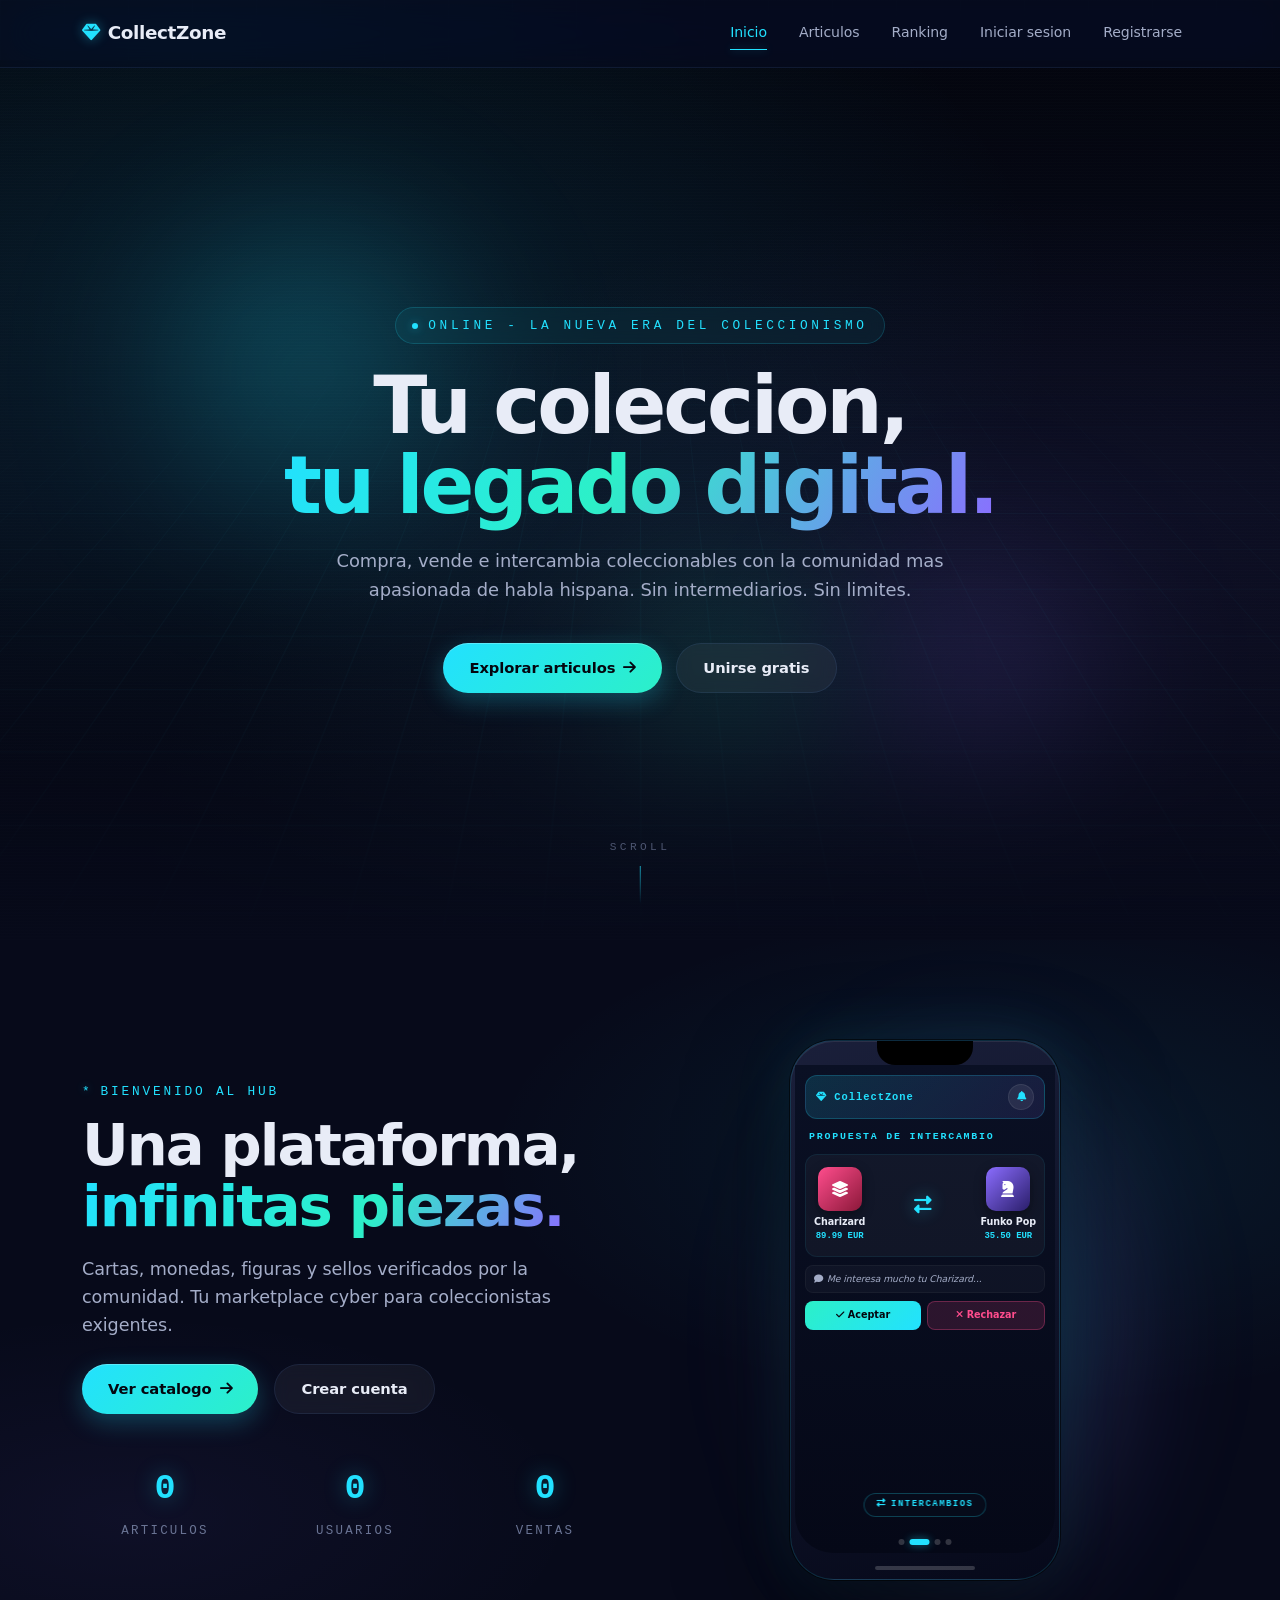
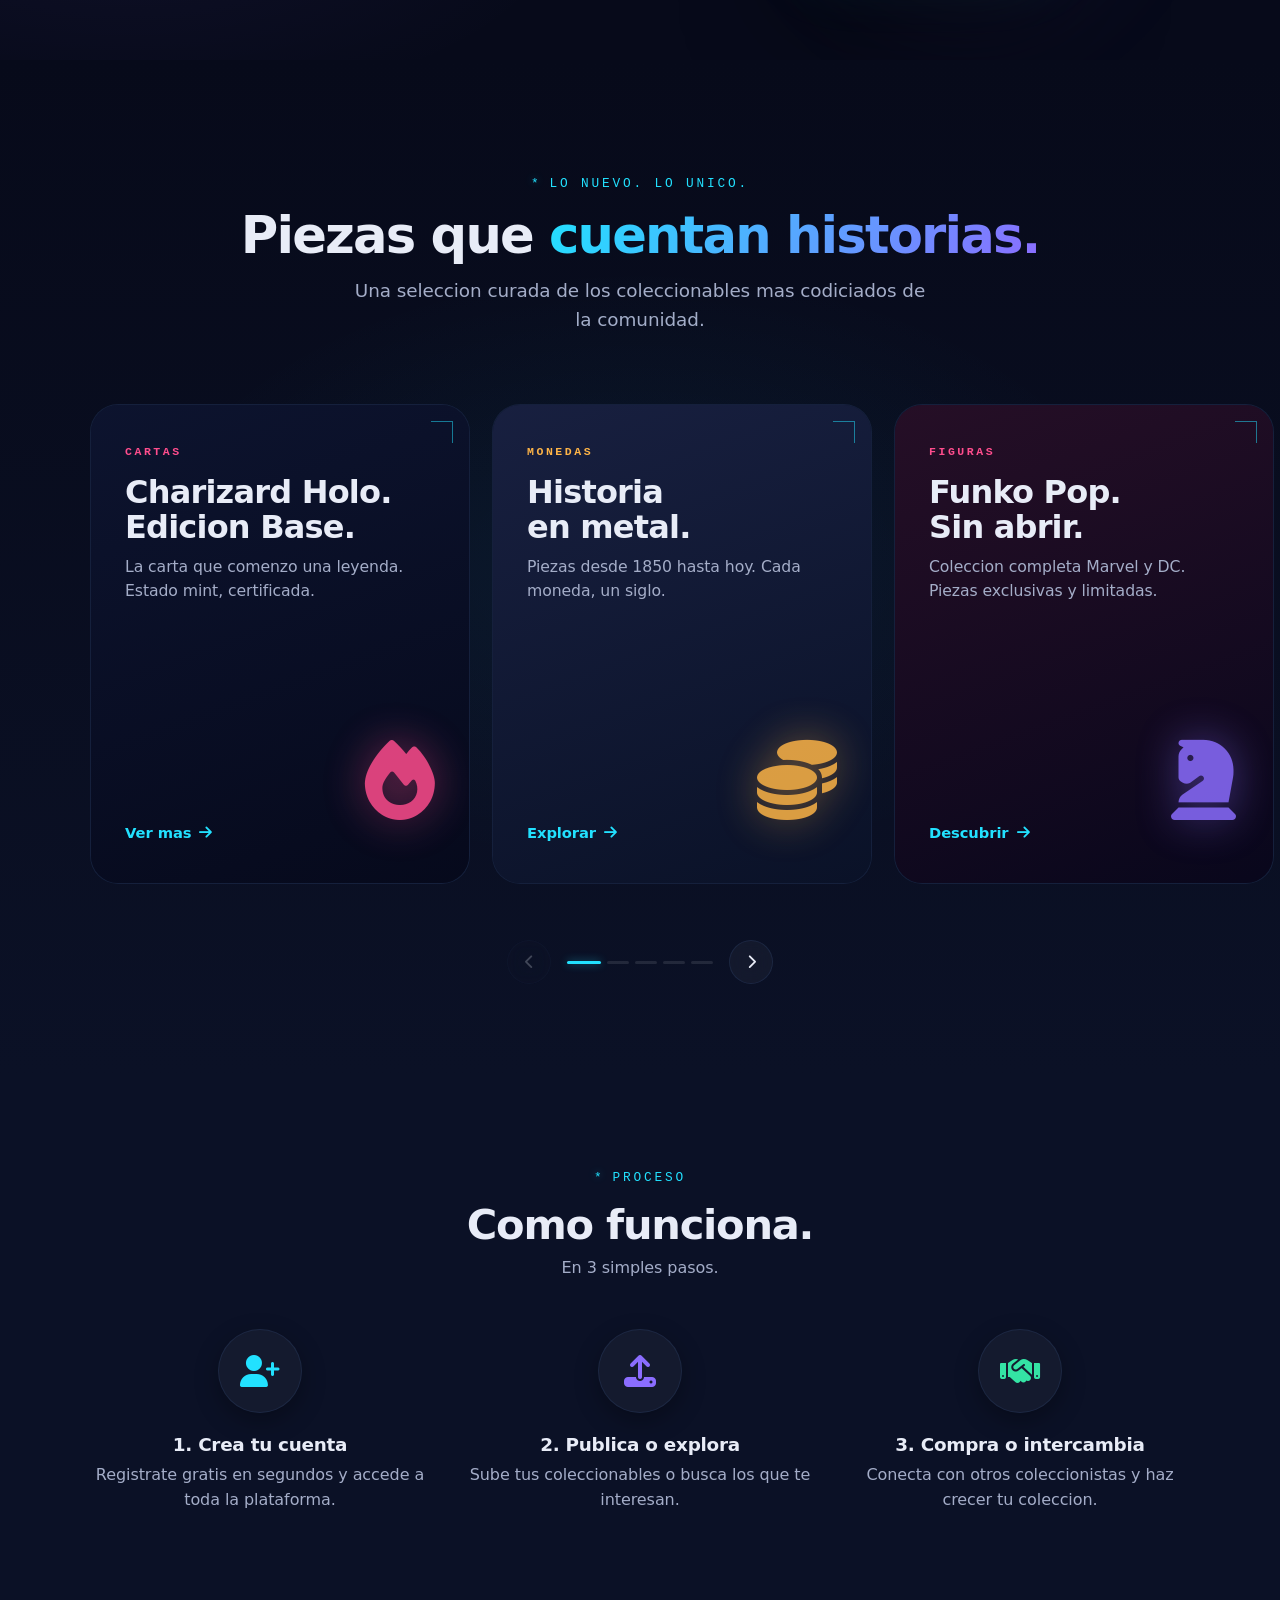
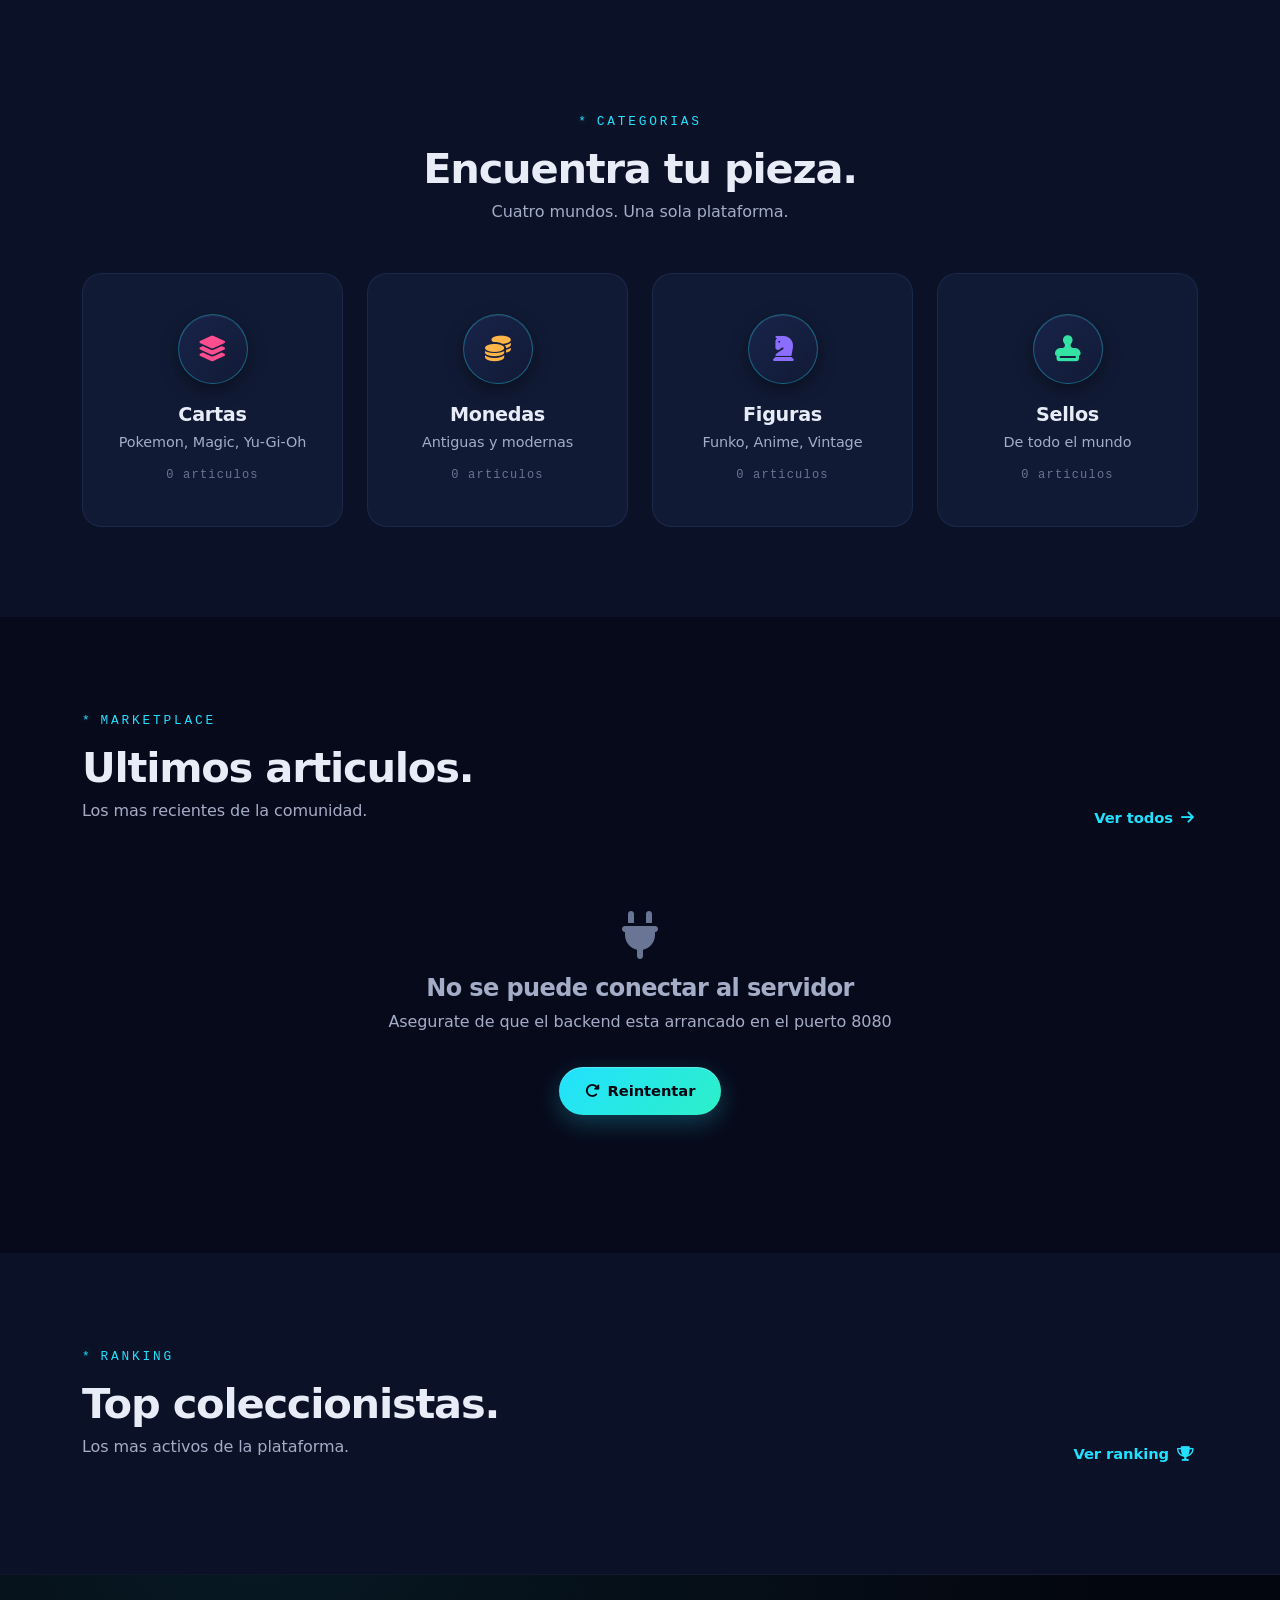
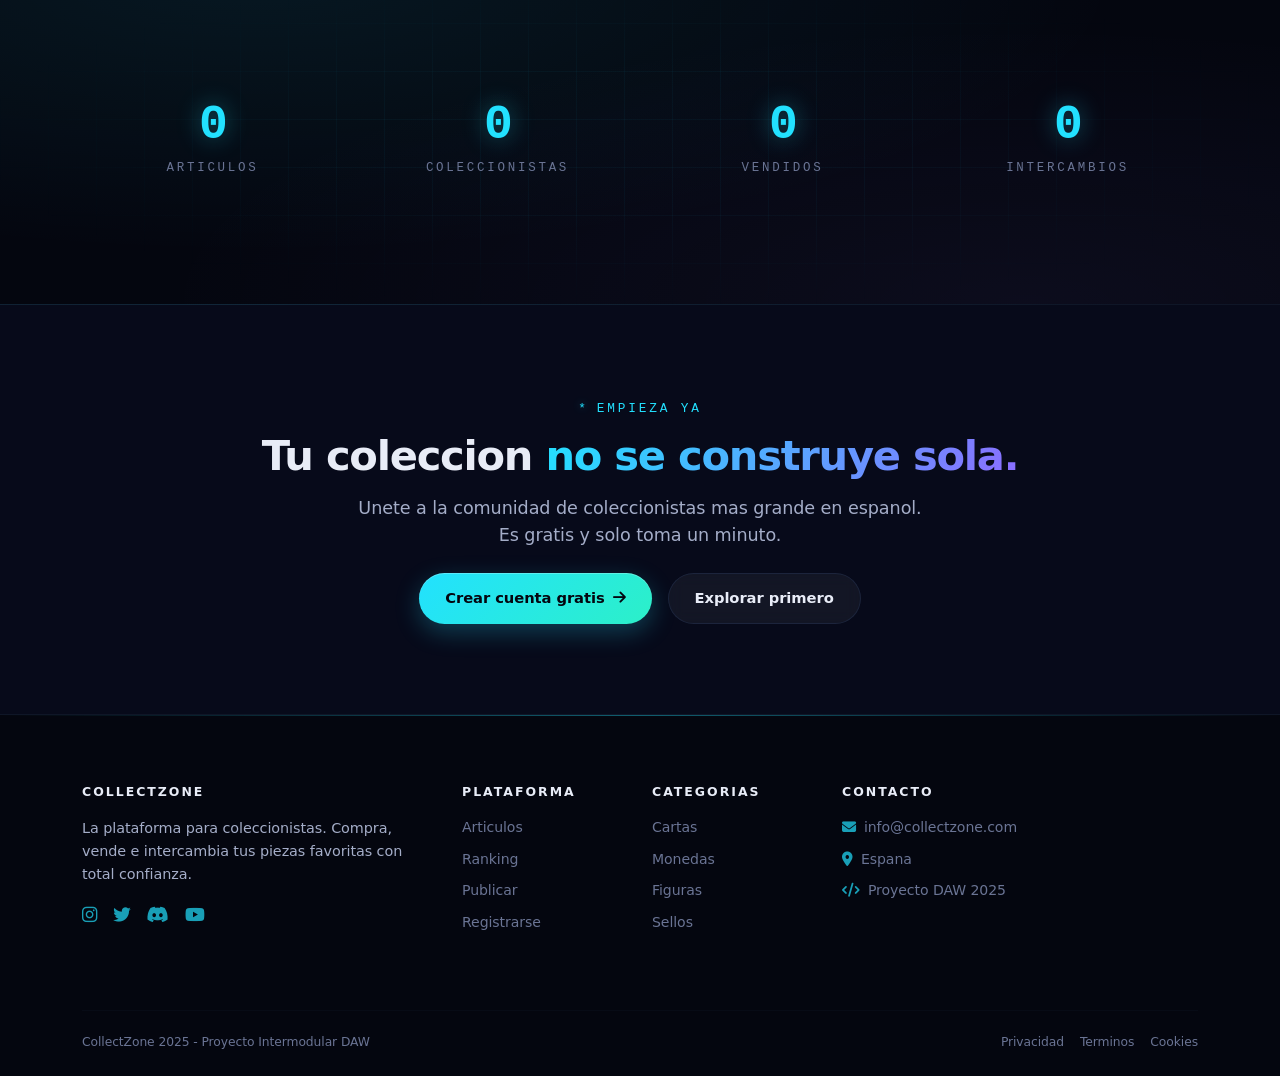
==== collectzone-frontend/index.html @ 8b9a172a "first commit" ====
<!DOCTYPE html>
<html lang="es">
<head>
    <meta charset="UTF-8">
    <meta name="viewport" content="width=device-width, initial-scale=1.0">
    <title>CollectZone - Coleccionables</title>

    <link href="https://cdn.jsdelivr.net/npm/bootstrap@5.3.0/dist/css/bootstrap.min.css" rel="stylesheet">
    <link rel="stylesheet" href="https://cdnjs.cloudflare.com/ajax/libs/font-awesome/6.4.0/css/all.min.css">

    <link rel="preconnect" href="https://fonts.googleapis.com">
    <link rel="preconnect" href="https://fonts.gstatic.com" crossorigin>
    <link href="htt...ap" rel="stylesheet">

    <link rel="stylesheet" href="css/styles.css">
</head>
<body>

    <nav class="navbar navbar-expand-lg navbar-custom fixed-top">
        <div class="container">
            <a class="navbar-brand" href="index.html"><i class="fas fa-gem"></i>CollectZone</a>
            <button class="navbar-toggler" type="button" data-bs-toggle="collapse" data-bs-target="#navbarNav">
                <span class="navbar-toggler-icon"></span>
            </button>
            <div class="collapse navbar-collapse" id="navbarNav">
                <ul class="navbar-nav ms-auto align-items-center">
                    <li class="nav-item"><a class="nav-link active" href="index.html">Inicio</a></li>
                    <li class="nav-item"><a class="nav-link" href="articulos.html">Articulos</a></li>
                    <li class="nav-item"><a class="nav-link" href="ranking.html">Ranking</a></li>
                    <li class="nav-item" id="publicarBtn" style="display:none;"><a class="nav-link" href="crear-articulo.html">Publicar</a></li>
                    <li class="nav-item" id="misArticulosBtn" style="display:none;"><a class="nav-link" href="mis-articulos.html">Mis Articulos</a></li>
                    <li class="nav-item" id="favoritosBtn" style="display:none;"><a class="nav-link" href="favoritos.html"><i class="fas fa-heart"></i></a></li>
                    <li class="nav-item" id="carritoBtn" style="display:none;">
                        <a class="nav-link" href="carrito.html" style="position:relative;">
                            <i class="fas fa-shopping-cart"></i>
                            <span id="carritoCount" class="badge rounded-pill" style="background:var(--cyan); color:var(--bg-0); font-size:0.6rem; position:absolute; top:-2px; right:-8px; display:none;">0</span>
                        </a>
                    </li>
                    <li class="nav-item" id="intercambiosBtn" style="display:none;"><a class="nav-link" href="intercambios.html"><i class="fas fa-exchange-alt"></i></a></li>
                    <li class="nav-item" id="adminBtn" style="display:none;"><a class="nav-link" href="admin.html"><i class="fas fa-shield-halved me-1"></i>Admin</a></li>
                    <li class="nav-item" id="loginBtn"><a class="nav-link" href="login.html">Iniciar sesion</a></li>
                    <li class="nav-item" id="registerBtn"><a class="nav-link" href="registro.html">Registrarse</a></li>
                    <li class="nav-item" id="userInfo" style="display:none;">
                        <span class="nav-link"><i class="fas fa-user-circle me-1"></i><span id="userName"></span></span>
                    </li>
                    <li class="nav-item" id="logoutBtn" style="display:none;">
                        <a class="nav-link" href="#" onclick="cerrarSesion()"><i class="fas fa-sign-out-alt me-1"></i>Salir</a>
                    </li>
                </ul>
            </div>
        </div>
    </nav>

    <section class="hero-video-section">
        <div class="cyber-bg" aria-hidden="true">
            <div class="cyber-grid"></div>
            <div class="cyber-orb cyber-orb-1"></div>
            <div class="cyber-orb cyber-orb-2"></div>
            <div class="cyber-orb cyber-orb-3"></div>
            <div class="cyber-scan"></div>
        </div>

        <video class="hero-video-bg" autoplay muted loop playsinline preload="auto" onerror="this.style.display='none'">
            <source src="/media/hero.mp4" type="video/mp4">
        </video>

        <div class="hero-video-content">
            <div class="eyebrow">Online - La nueva era del coleccionismo</div>
            <h1>Tu coleccion,<br><span class="grad">tu legado digital.</span></h1>
            <p>Compra, vende e intercambia coleccionables con la comunidad mas apasionada de habla hispana. Sin intermediarios. Sin limites.</p>
            <div class="cta-row">
                <a href="articulos.html" class="btn-accent">Explorar articulos <i class="fas fa-arrow-right ms-2"></i></a>
                <a href="registro.html" class="btn-blue" id="heroRegistroBtnTop">Unirse gratis</a>
            </div>
        </div>

        <div class="hero-scroll-hint">
            <span>Scroll</span>
            <span class="line"></span>
        </div>
    </section>

    <section class="hero-section">
        <div class="container">
            <div class="row align-items-center" style="position:relative; z-index:1; min-height:520px;">
                <div class="col-lg-6 text-start hero-text-col">
                    <div class="apple-eyebrow">Bienvenido al hub</div>
                    <h2>Una plataforma,<br><span>infinitas piezas.</span></h2>
                    <p style="text-align:left; margin-left:0; margin-right:0; max-width:480px;">Cartas, monedas, figuras y sellos verificados por la comunidad. Tu marketplace cyber para coleccionistas exigentes.</p>
                    <div class="d-flex gap-3 flex-wrap mt-4">
                        <a href="articulos.html" class="btn-accent">Ver catalogo <i class="fas fa-arrow-right ms-2"></i></a>
                        <a href="registro.html" class="btn-blue" id="heroRegistroBtn">Crear cuenta</a>
                    </div>
                    <div class="row mt-5">
                        <div class="col-4 text-center"><div id="heroArticulos">0</div><small>Articulos</small></div>
                        <div class="col-4 text-center"><div id="heroUsuarios">0</div><small>Usuarios</small></div>
                        <div class="col-4 text-center"><div id="heroVentas">0</div><small>Ventas</small></div>
                    </div>
                </div>

                <div class="col-lg-6 d-none d-lg-flex justify-content-center align-items-center">
                    <div class="app-mockup-wrapper">
                        <div class="mockup-glow"></div>
                        <div class="app-device">
                            <div class="device-notch"></div>
                            <div class="device-screen">
                                <div class="app-slides">
                                    <div class="app-slide active" id="slide-0">
                                        <div class="slide-topbar">
                                            <span class="slide-logo"><i class="fas fa-gem"></i> CollectZone</span>
                                            <span class="slide-icon-btn"><i class="fas fa-search"></i></span>
                                        </div>
                                        <div class="slide-section-title">Ultimos articulos</div>
                                        <div class="slide-cards">
                                            <div class="slide-card">
                                                <div class="slide-card-img" style="background: linear-gradient(135deg,#ff4d8d,#8b1839);"><i class="fas fa-layer-group"></i></div>
                                                <div class="slide-card-info">
                                                    <div class="slide-card-name">Charizard Holo</div>
                                                    <div class="slide-card-price">89.99 EUR</div>
                                                    <div class="slide-card-badge cartas">CARTAS</div>
                                                </div>
                                            </div>
                                            <div class="slide-card">
                                                <div class="slide-card-img" style="background: linear-gradient(135deg,#ffb547,#8a5a14);"><i class="fas fa-coins"></i></div>
                                                <div class="slide-card-info">
                                                    <div class="slide-card-name">Peseta 1975</div>
                                                    <div class="slide-card-price">24.00 EUR</div>
                                                    <div class="slide-card-badge monedas">MONEDAS</div>
                                                </div>
                                            </div>
                                            <div class="slide-card">
                                                <div class="slide-card-img" style="background: linear-gradient(135deg,#8b6dff,#2a1e6a);"><i class="fas fa-chess-knight"></i></div>
                                                <div class="slide-card-info">
                                                    <div class="slide-card-name">Funko Batman</div>
                                                    <div class="slide-card-price">35.50 EUR</div>
                                                    <div class="slide-card-badge figuras">FIGURAS</div>
                                                </div>
                                            </div>
                                        </div>
                                        <div class="slide-label"><i class="fas fa-store me-1"></i>Marketplace</div>
                                    </div>

                                    <div class="app-slide" id="slide-1">
                                        <div class="slide-topbar">
                                            <span class="slide-logo"><i class="fas fa-gem"></i> CollectZone</span>
                                            <span class="slide-icon-btn"><i class="fas fa-bell"></i></span>
                                        </div>
                                        <div class="slide-section-title">Propuesta de intercambio</div>
                                        <div class="intercambio-box">
                                            <div class="intercambio-item">
                                                <div class="inter-img" style="background:linear-gradient(135deg,#ff4d8d,#8b1839);"><i class="fas fa-layer-group"></i></div>
                                                <div class="inter-name">Charizard</div>
                                                <div class="inter-price">89.99 EUR</div>
                                            </div>
                                            <div class="inter-arrow"><i class="fas fa-exchange-alt"></i></div>
                                            <div class="intercambio-item">
                                                <div class="inter-img" style="background:linear-gradient(135deg,#8b6dff,#2a1e6a);"><i class="fas fa-chess-knight"></i></div>
                                                <div class="inter-name">Funko Pop</div>
                                                <div class="inter-price">35.50 EUR</div>
                                            </div>
                                        </div>
                                        <div class="intercambio-msg"><i class="fas fa-comment me-1"></i><span>Me interesa mucho tu Charizard...</span></div>
                                        <div class="intercambio-btns">
                                            <button class="inter-btn-accept"><i class="fas fa-check me-1"></i>Aceptar</button>
                                            <button class="inter-btn-reject"><i class="fas fa-times me-1"></i>Rechazar</button>
                                        </div>
                                        <div class="slide-label"><i class="fas fa-exchange-alt me-1"></i>Intercambios</div>
                                    </div>

                                    <div class="app-slide" id="slide-2">
                                        <div class="slide-topbar">
                                            <span class="slide-logo"><i class="fas fa-gem"></i> CollectZone</span>
                                            <span class="slide-icon-btn"><i class="fas fa-trophy"></i></span>
                                        </div>
                                        <div class="slide-section-title">Top coleccionistas</div>
                                        <div class="ranking-list">
                                            <div class="rank-item rank-gold">
                                                <div class="rank-pos"><i class="fas fa-crown"></i></div>
                                                <div class="rank-avatar" style="background:#ff4d8d;">M</div>
                                                <div class="rank-info"><div class="rank-name">Maria G.</div><div class="rank-sub">24 articulos</div></div>
                                                <div class="rank-score">24</div>
                                            </div>
                                            <div class="rank-item rank-silver">
                                                <div class="rank-pos"><i class="fas fa-medal"></i></div>
                                                <div class="rank-avatar" style="background:#22e1ff; color:#04060f;">J</div>
                                                <div class="rank-info"><div class="rank-name">Juan P.</div><div class="rank-sub">18 articulos</div></div>
                                                <div class="rank-score">18</div>
                                            </div>
                                            <div class="rank-item rank-bronze">
                                                <div class="rank-pos"><i class="fas fa-award"></i></div>
                                                <div class="rank-avatar" style="background:#34e3a4; color:#04060f;">A</div>
                                                <div class="rank-info"><div class="rank-name">Ana R.</div><div class="rank-sub">12 articulos</div></div>
                                                <div class="rank-score">12</div>
                                            </div>
                                            <div class="rank-item">
                                                <div class="rank-pos" style="color:#6a7494;">4</div>
                                                <div class="rank-avatar" style="background:#3a4470;">C</div>
                                                <div class="rank-info"><div class="rank-name">Carlos M.</div><div class="rank-sub">9 articulos</div></div>
                                                <div class="rank-score" style="color:#6a7494;">9</div>
                                            </div>
                                        </div>
                                        <div class="slide-label"><i class="fas fa-trophy me-1"></i>Ranking</div>
                                    </div>

                                    <div class="app-slide" id="slide-3">
                                        <div class="slide-topbar">
                                            <span class="slide-logo"><i class="fas fa-gem"></i> CollectZone</span>
                                            <span class="slide-icon-btn"><i class="fas fa-shopping-cart"></i></span>
                                        </div>
                                        <div class="slide-section-title">Mi carrito</div>
                                        <div class="cart-items">
                                            <div class="cart-item">
                                                <div class="cart-img" style="background:linear-gradient(135deg,#ff4d8d,#8b1839);"><i class="fas fa-layer-group"></i></div>
                                                <div class="cart-info"><div class="cart-name">Charizard Holo</div><div class="cart-cat">CARTAS</div></div>
                                                <div class="cart-price">89.99 EUR</div>
                                            </div>
                                            <div class="cart-item">
                                                <div class="cart-img" style="background:linear-gradient(135deg,#ffb547,#8a5a14);"><i class="fas fa-coins"></i></div>
                                                <div class="cart-info"><div class="cart-name">Peseta 1975</div><div class="cart-cat">MONEDAS</div></div>
                                                <div class="cart-price">24.00 EUR</div>
                                            </div>
                                        </div>
                                        <div class="cart-total-box">
                                            <span>Total</span>
                                            <span class="cart-total-price">113.99 EUR</span>
                                        </div>
                                        <button class="cart-checkout-btn"><i class="fas fa-lock me-2"></i>Confirmar compra</button>
                                        <div class="slide-label"><i class="fas fa-shopping-cart me-1"></i>Carrito</div>
                                    </div>
                                </div>

                                <div class="slide-dots">
                                    <span class="dot active" onclick="goToSlide(0)"></span>
                                    <span class="dot" onclick="goToSlide(1)"></span>
                                    <span class="dot" onclick="goToSlide(2)"></span>
                                    <span class="dot" onclick="goToSlide(3)"></span>
                                </div>
                            </div>
                            <div class="device-home-bar"></div>
                        </div>
                    </div>
                </div>
            </div>
        </div>
    </section>

    <section class="apple-carousel-section">
        <div class="apple-carousel-header">
            <div class="apple-eyebrow" style="justify-content:center;">Lo nuevo. Lo unico.</div>
            <h2>Piezas que <span class="grad">cuentan historias.</span></h2>
            <p>Una seleccion curada de los coleccionables mas codiciados de la comunidad.</p>
        </div>

        <div class="apple-carousel-viewport">
            <div class="apple-carousel-track" id="appleTrack">
                <div class="apple-card dark">
                    <div>
                        <div class="apple-tag">Cartas</div>
                        <h3>Charizard Holo.<br>Edicion Base.</h3>
                        <p class="apple-sub">La carta que comenzo una leyenda. Estado mint, certificada.</p>
                    </div>
                    <div class="d-flex justify-content-between align-items-end">
                        <a href="articulos.html?categoria=CARTAS" class="apple-cta">Ver mas <i class="fas fa-arrow-right"></i></a>
                        <div class="apple-card-icon"><i class="fas fa-fire"></i></div>
                    </div>
                </div>

                <div class="apple-card light">
                    <div>
                        <div class="apple-tag">Monedas</div>
                        <h3>Historia<br>en metal.</h3>
                        <p class="apple-sub">Piezas desde 1850 hasta hoy. Cada moneda, un siglo.</p>
                    </div>
                    <div class="d-flex justify-content-between align-items-end">
                        <a href="articulos.html?categoria=MONEDAS" class="apple-cta">Explorar <i class="fas fa-arrow-right"></i></a>
                        <div class="apple-card-icon"><i class="fas fa-coins"></i></div>
                    </div>
                </div>

                <div class="apple-card red">
                    <div>
                        <div class="apple-tag">Figuras</div>
                        <h3>Funko Pop.<br>Sin abrir.</h3>
                        <p class="apple-sub">Coleccion completa Marvel y DC. Piezas exclusivas y limitadas.</p>
                    </div>
                    <div class="d-flex justify-content-between align-items-end">
                        <a href="articulos.html?categoria=FIGURAS" class="apple-cta">Descubrir <i class="fas fa-arrow-right"></i></a>
                        <div class="apple-card-icon"><i class="fas fa-chess-knight"></i></div>
                    </div>
                </div>

                <div class="apple-card blue">
                    <div>
                        <div class="apple-tag">Sellos</div>
                        <h3>Filatelia<br>premium.</h3>
                        <p class="apple-sub">Sellos raros de todo el mundo. Autentificados pieza a pieza.</p>
                    </div>
                    <div class="d-flex justify-content-between align-items-end">
                        <a href="articulos.html?categoria=SELLOS" class="apple-cta">Ver coleccion <i class="fas fa-arrow-right"></i></a>
                        <div class="apple-card-icon"><i class="fas fa-stamp"></i></div>
                    </div>
                </div>

                <div class="apple-card gold">
                    <div>
                        <div class="apple-tag">Destacado</div>
                        <h3>Subastas<br>en vivo.</h3>
                        <p class="apple-sub">Compite por las piezas mas raras de la plataforma.</p>
                    </div>
                    <div class="d-flex justify-content-between align-items-end">
                        <a href="articulos.html" class="apple-cta">Entrar <i class="fas fa-arrow-right"></i></a>
                        <div class="apple-card-icon"><i class="fas fa-gavel"></i></div>
                    </div>
                </div>
            </div>
        </div>

        <div class="apple-carousel-controls">
            <button class="apple-arrow" id="appleArrowPrev" aria-label="Anterior"><i class="fas fa-chevron-left"></i></button>
            <div class="apple-progress" id="appleProgress"></div>
            <button class="apple-arrow" id="appleArrowNext" aria-label="Siguiente"><i class="fas fa-chevron-right"></i></button>
        </div>
    </section>

    <section class="py-5" style="background: var(--bg-2);">
        <div class="container">
            <div class="text-center mb-5">
                <div class="apple-eyebrow" style="justify-content:center;">Proceso</div>
                <h2 class="section-title">Como funciona.</h2>
                <p class="text-muted mt-2">En 3 simples pasos.</p>
            </div>
            <div class="row g-4">
                <div class="col-md-4 text-center fade-in">
                    <div style="width:84px; height:84px; border-radius:50%; display:flex; align-items:center; justify-content:center; margin:0 auto 22px;">
                        <i class="fas fa-user-plus fa-2x" style="color:var(--cyan);"></i>
                    </div>
                    <h5>1. Crea tu cuenta</h5>
                    <p class="text-muted">Registrate gratis en segundos y accede a toda la plataforma.</p>
                </div>
                <div class="col-md-4 text-center fade-in">
                    <div style="width:84px; height:84px; border-radius:50%; display:flex; align-items:center; justify-content:center; margin:0 auto 22px;">
                        <i class="fas fa-upload fa-2x" style="color:var(--violet);"></i>
                    </div>
                    <h5>2. Publica o explora</h5>
                    <p class="text-muted">Sube tus coleccionables o busca los que te interesan.</p>
                </div>
                <div class="col-md-4 text-center fade-in">
                    <div style="width:84px; height:84px; border-radius:50%; display:flex; align-items:center; justify-content:center; margin:0 auto 22px;">
                        <i class="fas fa-handshake fa-2x" style="color:var(--green);"></i>
                    </div>
                    <h5>3. Compra o intercambia</h5>
                    <p class="text-muted">Conecta con otros coleccionistas y haz crecer tu coleccion.</p>
                </div>
            </div>
        </div>
    </section>

    <section class="categories-section">
        <div class="container">
            <div class="text-center mb-5">
                <div class="apple-eyebrow" style="justify-content:center;">Categorias</div>
                <h2 class="section-title">Encuentra tu pieza.</h2>
                <p class="text-muted mt-2">Cuatro mundos. Una sola plataforma.</p>
            </div>
            <div class="row g-4">
                <div class="col-6 col-lg-3">
                    <a href="articulos.html?categoria=CARTAS" class="text-decoration-none">
                        <div class="category-card">
                            <span class="icon"><i class="fas fa-layer-group" style="color:var(--magenta);"></i></span>
                            <h5>Cartas</h5>
                            <p>Pokemon, Magic, Yu-Gi-Oh</p>
                            <span id="countCartas" class="text-muted small">0 articulos</span>
                        </div>
                    </a>
                </div>
                <div class="col-6 col-lg-3">
                    <a href="articulos.html?categoria=MONEDAS" class="text-decoration-none">
                        <div class="category-card">
                            <span class="icon"><i class="fas fa-coins" style="color:var(--amber);"></i></span>
                            <h5>Monedas</h5>
                            <p>Antiguas y modernas</p>
                            <span id="countMonedas" class="text-muted small">0 articulos</span>
                        </div>
                    </a>
                </div>
                <div class="col-6 col-lg-3">
                    <a href="articulos.html?categoria=FIGURAS" class="text-decoration-none">
                        <div class="category-card">
                            <span class="icon"><i class="fas fa-chess-knight" style="color:var(--violet);"></i></span>
                            <h5>Figuras</h5>
                            <p>Funko, Anime, Vintage</p>
                            <span id="countFiguras" class="text-muted small">0 articulos</span>
                        </div>
                    </a>
                </div>
                <div class="col-6 col-lg-3">
                    <a href="articulos.html?categoria=SELLOS" class="text-decoration-none">
                        <div class="category-card">
                            <span class="icon"><i class="fas fa-stamp" style="color:var(--green);"></i></span>
                            <h5>Sellos</h5>
                            <p>De todo el mundo</p>
                            <span id="countSellos" class="text-muted small">0 articulos</span>
                        </div>
                    </a>
                </div>
            </div>
        </div>
    </section>

    <section class="featured-section">
        <div class="container">
            <div class="d-flex justify-content-between align-items-end mb-4 flex-wrap gap-3">
                <div>
                    <div class="apple-eyebrow">Marketplace</div>
                    <h2 class="section-title">Ultimos articulos.</h2>
                    <p class="text-muted mt-2">Los mas recientes de la comunidad.</p>
                </div>
                <a href="articulos.html" class="btn-outline-spider">Ver todos <i class="fas fa-arrow-right ms-2"></i></a>
            </div>
            <div class="row" id="articulosDestacados"></div>
        </div>
    </section>

    <section class="py-5" style="background: var(--bg-2);">
        <div class="container">
            <div class="d-flex justify-content-between align-items-end mb-4 flex-wrap gap-3">
                <div>
                    <div class="apple-eyebrow">Ranking</div>
                    <h2 class="section-title">Top coleccionistas.</h2>
                    <p class="text-muted mt-2">Los mas activos de la plataforma.</p>
                </div>
                <a href="ranking.html" class="btn-outline-spider">Ver ranking <i class="fas fa-trophy ms-2"></i></a>
            </div>
            <div class="row g-3" id="topColeccionistas"></div>
        </div>
    </section>

    <section class="stats-section">
        <div class="container">
            <div class="row text-center">
                <div class="col-6 col-md-3 stat-card"><div class="number" id="statArticulos">0</div><div class="label">Articulos</div></div>
                <div class="col-6 col-md-3 stat-card"><div class="number" id="statUsuarios">0</div><div class="label">Coleccionistas</div></div>
                <div class="col-6 col-md-3 stat-card"><div class="number" id="statVentas">0</div><div class="label">Vendidos</div></div>
                <div class="col-6 col-md-3 stat-card"><div class="number" id="statIntercambios">0</div><div class="label">Intercambios</div></div>
            </div>
        </div>
    </section>

    <section class="py-5" style="background: var(--bg-1);">
        <div class="container text-center">
            <div class="apple-eyebrow" style="justify-content:center;">Empieza ya</div>
            <h2 class="section-title mb-3">Tu coleccion <span class="grad" style="background:linear-gradient(120deg,var(--cyan),var(--violet));-webkit-background-clip:text;-webkit-text-fill-color:transparent;">no se construye sola.</span></h2>
            <p class="text-muted mb-4" style="max-width:580px; margin:0 auto; font-size:1.1rem;">Unete a la comunidad de coleccionistas mas grande en espanol. Es gratis y solo toma un minuto.</p>
            <div class="d-flex justify-content-center gap-3 flex-wrap mt-4">
                <a href="registro.html" class="btn-accent" id="ctaRegistroBtn">Crear cuenta gratis <i class="fas fa-arrow-right ms-2"></i></a>
                <a href="articulos.html" class="btn-blue">Explorar primero</a>
            </div>
        </div>
    </section>

    <footer class="footer">
        <div class="container">
            <div class="row">
                <div class="col-lg-4 mb-4">
                    <h5>CollectZone</h5>
                    <p style="color:var(--text-secondary); font-size:0.9rem; line-height:1.6;">La plataforma para coleccionistas. Compra, vende e intercambia tus piezas favoritas con total confianza.</p>
                    <div class="d-flex gap-3 mt-3">
                        <a href="#" style="font-size:1.1rem;"><i class="fab fa-instagram"></i></a>
                        <a href="#" style="font-size:1.1rem;"><i class="fab fa-twitter"></i></a>
                        <a href="#" style="font-size:1.1rem;"><i class="fab fa-discord"></i></a>
                        <a href="#" style="font-size:1.1rem;"><i class="fab fa-youtube"></i></a>
                    </div>
                </div>
                <div class="col-6 col-lg-2 mb-4">
                    <h5>Plataforma</h5>
                    <ul class="list-unstyled">
                        <li><a href="articulos.html">Articulos</a></li>
                        <li><a href="ranking.html">Ranking</a></li>
                        <li><a href="crear-articulo.html">Publicar</a></li>
                        <li><a href="registro.html">Registrarse</a></li>
                    </ul>
                </div>
                <div class="col-6 col-lg-2 mb-4">
                    <h5>Categorias</h5>
                    <ul class="list-unstyled">
                        <li><a href="articulos.html?categoria=CARTAS">Cartas</a></li>
                        <li><a href="articulos.html?categoria=MONEDAS">Monedas</a></li>
                        <li><a href="articulos.html?categoria=FIGURAS">Figuras</a></li>
                        <li><a href="articulos.html?categoria=SELLOS">Sellos</a></li>
                    </ul>
                </div>
                <div class="col-lg-4 mb-4">
                    <h5>Contacto</h5>
                    <ul class="list-unstyled">
                        <li><i class="fas fa-envelope me-2"></i>info@collectzone.com</li>
                        <li class="mt-2"><i class="fas fa-map-marker-alt me-2"></i>Espana</li>
                        <li class="mt-2"><i class="fas fa-code me-2"></i>Proyecto DAW 2025</li>
                    </ul>
                </div>
            </div>
            <hr>
            <div class="d-flex justify-content-between align-items-center flex-wrap">
                <p class="mb-0 small">CollectZone 2025 - Proyecto Intermodular DAW</p>
                <div class="d-flex gap-3">
                    <a href="#" class="small">Privacidad</a>
                    <a href="#" class="small">Terminos</a>
                    <a href="#" class="small">Cookies</a>
                </div>
            </div>
        </div>
    </footer>

    <script src="https://cdn.jsdelivr.net/npm/bootstrap@5.3.0/dist/js/bootstrap.bundle.min.js"></script>
    <script src="js/api.js"></script>
    <script src="js/app.js"></script>

    <script>
    function animarNumero(id, target) {
        const el = document.getElementById(id);
        if (!el) return;
        let n = 0;
        const step = Math.max(1, Math.ceil(target / 40));
        const t = setInterval(() => {
            n += step;
            if (n >= target) { n = target; clearInterval(t); }
            el.textContent = n;
        }, 30);
    }

    document.addEventListener("DOMContentLoaded", async () => {
        try {
            if (typeof cargarArticulosDestacados === "function") cargarArticulosDestacados();

            const articulos = await ArticuloAPI.obtenerTodos();
            const usuarios = await UsuarioAPI.obtenerTodos();

            const vendidos = articulos.filter(a => a.estado === "VENDIDO").length;
            const intercambios = articulos.filter(a => a.estado === "INTERCAMBIO").length;

            animarNumero("heroArticulos", articulos.length);
            animarNumero("heroUsuarios", usuarios.length);
            animarNumero("heroVentas", vendidos);

            animarNumero("statArticulos", articulos.length);
            animarNumero("statUsuarios", usuarios.length);
            animarNumero("statVentas", vendidos);
            animarNumero("statIntercambios", intercambios);

            document.getElementById("countCartas").textContent = articulos.filter(a => a.categoria === "CARTAS").length + " articulos";
            document.getElementById("countMonedas").textContent = articulos.filter(a => a.categoria === "MONEDAS").length + " articulos";
            document.getElementById("countFiguras").textContent = articulos.filter(a => a.categoria === "FIGURAS").length + " articulos";
            document.getElementById("countSellos").textContent = articulos.filter(a => a.categoria === "SELLOS").length + " articulos";

            const conteo = {};
            articulos.forEach(art => { if (art.usuario) conteo[art.usuario.id] = (conteo[art.usuario.id] || 0) + 1; });

            const top3 = usuarios
                .map(u => ({ ...u, total: conteo[u.id] || 0 }))
                .sort((a, b) => b.total - a.total)
                .slice(0, 3);

            const topContainer = document.getElementById("topColeccionistas");
            if (topContainer && top3.length > 0) {
                topContainer.innerHTML = top3.map((user, i) => {
                    const posClass = i === 0 ? "ranking-1" : i === 1 ? "ranking-2" : "ranking-3";
                    const medalla = i === 0 ? "fa-crown" : i === 1 ? "fa-medal" : "fa-award";
                    const inicial = user.nombre.charAt(0).toUpperCase();
                    return '<div class="col-md-4">' +
                        '<div class="ranking-card fade-in" onclick="verPerfilUsuario(' + user.id + ')" style="cursor:pointer;">' +
                            '<div class="d-flex align-items-center gap-3">' +
                                '<div class="ranking-position ' + posClass + '"><i class="fas ' + medalla + '"></i></div>' +
                                '<div style="width:50px; height:50px; border-radius:50%; background:linear-gradient(135deg,var(--bg-4),var(--bg-3)); color:var(--cyan); display:flex; align-items:center; justify-content:center; font-weight:700; font-size:1.2rem; border:1px solid var(--border-strong);">' + inicial + '</div>' +
                                '<div class="flex-grow-1">' +
                                    '<h6 class="fw-bold mb-0">' + user.nombre + '</h6>' +
                                    '<small class="text-muted">' + user.total + ' articulos publicados</small>' +
                                '</div>' +
                            '</div>' +
                        '</div>' +
                    '</div>';
                }).join("");
            }

            const usuario = typeof getUsuarioActual === "function" ? getUsuarioActual() : null;
            if (usuario) {
                const ctaBtn = document.getElementById("ctaRegistroBtn");
                if (ctaBtn) ctaBtn.style.display = "none";
            }

            setTimeout(() => { if (typeof cargarEstadoFavoritos === "function") cargarEstadoFavoritos(); }, 500);
        } catch (e) {
            console.error("Error al cargar la pagina:", e);
            const dest = document.getElementById("articulosDestacados");
            if (dest) dest.innerHTML = '<div class="col-12 text-center py-5"><i class="fas fa-plug fa-3x d-block mb-3" style="color:var(--text-tertiary);"></i><h4 class="text-muted">No se puede conectar al servidor</h4><p class="text-muted">Asegurate de que el backend esta arrancado en el puerto 8080</p><button onclick="location.reload()" class="btn-accent mt-3"><i class="fas fa-rotate-right me-2"></i>Reintentar</button></div>';
        }
    });
    </script>

    <script>
    let currentSlide = 0;
    const totalSlides = 4;
    let sliderInterval = null;

    function goToSlide(n) {
        const slides = document.querySelectorAll(".app-slide");
        const dots = document.querySelectorAll(".dot");
        slides[currentSlide].classList.remove("active");
        slides[currentSlide].classList.add("exit");
        setTimeout(() => slides[currentSlide >= 0 ? currentSlide : 0].classList.remove("exit"), 550);
        currentSlide = n;
        slides[currentSlide].classList.add("active");
        dots.forEach((d, i) => d.classList.toggle("active", i === currentSlide));
        clearInterval(sliderInterval);
        sliderInterval = setInterval(nextSlide, 3500);
    }
    function nextSlide() { goToSlide((currentSlide + 1) % totalSlides); }
    document.addEventListener("DOMContentLoaded", () => {
        sliderInterval = setInterval(nextSlide, 3500);
    });
    </script>

    <script>
    (function() {
        const track = document.getElementById("appleTrack");
        const prev = document.getElementById("appleArrowPrev");
        const next = document.getElementById("appleArrowNext");
        const progress = document.getElementById("appleProgress");
        if (!track) return;

        const cards = track.querySelectorAll(".apple-card");
        let index = 0;

        cards.forEach((_, i) => {
            const dot = document.createElement("span");
            if (i === 0) dot.classList.add("active");
            dot.addEventListener("click", () => goTo(i));
            progress.appendChild(dot);
        });
        const dots = progress.querySelectorAll("span");

        function getCardWidth() {
            const card = cards[0];
            const style = getComputedStyle(track);
            const gap = parseInt(style.gap) || 22;
            return card.offsetWidth + gap;
        }

        function update() {
            const offset = -(index * getCardWidth());
            track.style.transform = "translateX(" + offset + "px)";
            dots.forEach((d, i) => d.classList.toggle("active", i === index));
            prev.disabled = index === 0;
            next.disabled = index >= cards.length - 1;
        }

        function goTo(i) {
            index = Math.max(0, Math.min(cards.length - 1, i));
            update();
        }

        prev.addEventListener("click", () => goTo(index - 1));
        next.addEventListener("click", () => goTo(index + 1));
        window.addEventListener("resize", update);

        let auto = setInterval(() => {
            index = (index + 1) % cards.length;
            update();
        }, 5000);

        track.addEventListener("mouseenter", () => clearInterval(auto));
        track.addEventListener("mouseleave", () => {
            auto = setInterval(() => {
                index = (index + 1) % cards.length;
                update();
            }, 5000);
        });

        update();
    })();
    </script>
</body>
</html>
---- collectzone-frontend/css/styles.css ----
📄 css/styles.css (parte 1 de 2 — copia las dos partes juntas en el mismo archivo)
/* ==========================================================================
   COLLECTZONE - DARK CYBERPUNK SUTIL
   Paleta: midnight blue + cian/turquesa
   Tipografia: Sora (display) + JetBrains Mono (mono/tags)
   ========================================================================== */

:root {
    --bg-0:        #04060f;
    --bg-1:        #070a1a;
    --bg-2:        #0b1126;
    --bg-3:        #111a35;
    --bg-4:        #18234a;

    --cyan:        #22e1ff;
    --cyan-soft:   #5fefff;
    --cyan-glow:   rgba(34, 225, 255, 0.45);
    --teal:        #2cf0c8;
    --magenta:     #ff4d8d;
    --violet:      #8b6dff;
    --amber:       #ffb547;
    --green:       #34e3a4;

    --text-primary:   #e8ecf7;
    --text-secondary: #a4adc8;
    --text-tertiary:  #6a7494;
    --text-dim:       #4a5374;

    --border:        rgba(108, 165, 255, 0.10);
    --border-soft:   rgba(108, 165, 255, 0.06);
    --border-strong: rgba(34, 225, 255, 0.35);

    --glass:         rgba(8, 12, 28, 0.62);
    --shadow-md:     0 12px 40px rgba(0, 0, 0, 0.55);
    --shadow-lg:     0 24px 80px rgba(0, 0, 0, 0.65);
    --shadow-cyan:   0 0 28px var(--cyan-glow);

    --font-display: 'Sora', system-ui, sans-serif;
    --font-mono:    'JetBrains Mono', ui-monospace, monospace;

    --ease:    cubic-bezier(0.22, 0.61, 0.36, 1);
    --ease-in: cubic-bezier(0.4, 0, 0.2, 1);

    --radius-sm: 8px;
    --radius-md: 14px;
    --radius-lg: 20px;
    --radius-xl: 28px;
}

* { margin: 0; padding: 0; box-sizing: border-box; }
html { scroll-behavior: smooth; }

body {
    font-family: var(--font-display);
    background: var(--bg-1);
    color: var(--text-primary);
    line-height: 1.55;
    letter-spacing: -0.005em;
    overflow-x: hidden;
    -webkit-font-smoothing: antialiased;
    -moz-osx-font-smoothing: grayscale;
    position: relative;
}

body::before {
    content: '';
    position: fixed;
    inset: 0;
    background-image:
        linear-gradient(rgba(108, 165, 255, 0.025) 1px, transparent 1px),
        linear-gradient(90deg, rgba(108, 165, 255, 0.025) 1px, transparent 1px);
    background-size: 64px 64px;
    pointer-events: none;
    z-index: 0;
}

body::after {
    content: '';
    position: fixed;
    inset: 0;
    background:
        radial-gradient(60% 50% at 15% 10%, rgba(34, 225, 255, 0.08), transparent 70%),
        radial-gradient(50% 40% at 85% 95%, rgba(255, 77, 141, 0.06), transparent 70%);
    pointer-events: none;
    z-index: 0;
}

main, section, footer, nav { position: relative; z-index: 1; }

h1, h2, h3, h4, h5, h6 {
    font-family: var(--font-display);
    font-weight: 700;
    letter-spacing: -0.025em;
    color: var(--text-primary);
    line-height: 1.1;
}

a { color: var(--cyan); text-decoration: none; transition: color 0.2s var(--ease); }
a:hover { color: var(--cyan-soft); }

::selection { background: var(--cyan); color: var(--bg-0); }

::-webkit-scrollbar { width: 10px; height: 10px; }
::-webkit-scrollbar-track { background: var(--bg-1); }
::-webkit-scrollbar-thumb {
    background: linear-gradient(180deg, var(--bg-4), var(--bg-3));
    border-radius: 10px;
    border: 2px solid var(--bg-1);
}
::-webkit-scrollbar-thumb:hover { background: var(--cyan); }

/* ===== NAVBAR ===== */
.navbar-custom {
    background: var(--glass) !important;
    backdrop-filter: saturate(180%) blur(22px);
    -webkit-backdrop-filter: saturate(180%) blur(22px);
    border-bottom: 1px solid var(--border);
    padding: 14px 0;
    transition: background 0.3s var(--ease);
}
.navbar-custom .navbar-brand {
    font-family: var(--font-display);
    font-weight: 700;
    font-size: 1.15rem;
    color: var(--text-primary) !important;
    letter-spacing: -0.02em;
    display: inline-flex;
    align-items: center;
    gap: 8px;
}
.navbar-custom .navbar-brand i {
    color: var(--cyan);
    filter: drop-shadow(0 0 6px var(--cyan-glow));
}
.navbar-custom .nav-link {
    color: var(--text-secondary) !important;
    font-size: 0.88rem;
    font-weight: 500;
    padding: 8px 14px !important;
    border-radius: 8px;
    margin: 0 2px;
    transition: all 0.2s var(--ease);
    position: relative;
}
.navbar-custom .nav-link:hover {
    color: var(--text-primary) !important;
    background: rgba(34, 225, 255, 0.06);
}
.navbar-custom .nav-link.active { color: var(--cyan) !important; }
.navbar-custom .nav-link.active::after {
    content: '';
    position: absolute;
    left: 14px; right: 14px; bottom: 2px;
    height: 1px;
    background: var(--cyan);
    box-shadow: 0 0 8px var(--cyan-glow);
}
.navbar-toggler { border-color: var(--border) !important; color: var(--text-primary); }
.navbar-toggler-icon { filter: invert(1) opacity(0.7); }

/* ===== HERO VIDEO ===== */
.hero-video-section {
    position: relative;
    width: 100%;
    height: 100vh;
    min-height: 640px;
    max-height: 880px;
    overflow: hidden;
    margin-top: 60px;
    background: var(--bg-0);
}

.cyber-bg {
    position: absolute;
    inset: 0;
    z-index: 0;
    overflow: hidden;
    background:
        radial-gradient(ellipse at 20% 30%, rgba(34, 225, 255, 0.18), transparent 55%),
        radial-gradient(ellipse at 80% 70%, rgba(139, 109, 255, 0.18), transparent 55%),
        radial-gradient(ellipse at 50% 100%, rgba(44, 240, 200, 0.12), transparent 55%),
        linear-gradient(180deg, #04060f 0%, #0a1024 50%, #04060f 100%);
}
.cyber-grid {
    position: absolute;
    inset: -20%;
    background-image:
        linear-gradient(rgba(34, 225, 255, 0.08) 1px, transparent 1px),
        linear-gradient(90deg, rgba(34, 225, 255, 0.08) 1px, transparent 1px);
    background-size: 56px 56px;
    mask-image: radial-gradient(ellipse at center, black 30%, transparent 75%);
    -webkit-mask-image: radial-gradient(ellipse at center, black 30%, transparent 75%);
    transform: perspective(800px) rotateX(55deg) translateY(20%);
    animation: gridMove 22s linear infinite;
}
@keyframes gridMove {
    from { background-position: 0 0; }
    to   { background-position: 0 56px; }
}
.cyber-orb {
    position: absolute;
    border-radius: 50%;
    filter: blur(70px);
    opacity: 0.55;
    will-change: transform;
}
.cyber-orb-1 {
    width: 420px; height: 420px;
    background: radial-gradient(circle, var(--cyan), transparent 70%);
    top: 12%; left: 8%;
    animation: orbFloat1 16s ease-in-out infinite;
}
.cyber-orb-2 {
    width: 360px; height: 360px;
    background: radial-gradient(circle, var(--violet), transparent 70%);
    bottom: 8%; right: 10%;
    animation: orbFloat2 19s ease-in-out infinite;
}
.cyber-orb-3 {
    width: 300px; height: 300px;
    background: radial-gradient(circle, var(--teal), transparent 70%);
    top: 55%; left: 45%;
    animation: orbFloat3 22s ease-in-out infinite;
}
@keyframes orbFloat1 { 0%,100%{transform:translate(0,0) scale(1);} 50%{transform:translate(60px,40px) scale(1.15);} }
@keyframes orbFloat2 { 0%,100%{transform:translate(0,0) scale(1);} 50%{transform:translate(-50px,-60px) scale(1.1);} }
@keyframes orbFloat3 { 0%,100%{transform:translate(0,0) scale(0.9);} 50%{transform:translate(40px,-50px) scale(1.05);} }
.cyber-scan {
    position: absolute;
    inset: 0;
    background: repeating-linear-gradient(0deg, rgba(255,255,255,0.018) 0px, rgba(255,255,255,0.018) 1px, transparent 1px, transparent 3px);
    mix-blend-mode: overlay;
    pointer-events: none;
}

.hero-video-bg {
    position: absolute;
    inset: 0;
    width: 100%;
    height: 100%;
    object-fit: cover;
    z-index: 1;
    opacity: 0.55;
    filter: saturate(110%) contrast(105%) hue-rotate(-10deg);
}
.hero-video-section::before {
    content: '';
    position: absolute;
    inset: 0;
    background: linear-gradient(180deg, rgba(4,6,15,0.35) 0%, rgba(4,6,15,0.55) 60%, var(--bg-1) 100%);
    z-index: 2;
}
.hero-video-section::after {
    content: '';
    position: absolute;
    inset: 0;
    background: repeating-linear-gradient(0deg, rgba(255,255,255,0.012) 0px, rgba(255,255,255,0.012) 1px, transparent 1px, transparent 3px);
    pointer-events: none;
    z-index: 3;
    mix-blend-mode: overlay;
}
.hero-video-content {
    position: relative;
    z-index: 4;
    height: 100%;
    display: flex;
    flex-direction: column;
    justify-content: center;
    align-items: center;
    text-align: center;
    padding: 0 22px;
}
.hero-video-content .eyebrow {
    font-family: var(--font-mono);
    font-size: 0.8rem;
    font-weight: 500;
    color: var(--cyan);
    letter-spacing: 0.28em;
    text-transform: uppercase;
    margin-bottom: 22px;
    display: inline-flex;
    align-items: center;
    gap: 10px;
    padding: 8px 16px;
    background: rgba(34, 225, 255, 0.06);
    border: 1px solid rgba(34, 225, 255, 0.18);
    border-radius: 100px;
    backdrop-filter: blur(8px);
}
.hero-video-content .eyebrow::before {
    content: '';
    width: 6px; height: 6px;
    background: var(--cyan);
    border-radius: 50%;
    box-shadow: 0 0 10px var(--cyan-glow);
    animation: pulseDot 1.8s ease-in-out infinite;
}
@keyframes pulseDot { 0%,100%{opacity:1;transform:scale(1);} 50%{opacity:0.4;transform:scale(0.85);} }
.hero-video-content h1 {
    font-size: clamp(2.6rem, 6.2vw, 5.4rem);
    font-weight: 800;
    line-height: 1;
    letter-spacing: -0.04em;
    margin-bottom: 22px;
    max-width: 980px;
}
.hero-video-content h1 .grad {
    background: linear-gradient(120deg, var(--cyan) 0%, var(--teal) 45%, var(--violet) 100%);
    -webkit-background-clip: text;
    -webkit-text-fill-color: transparent;
    background-clip: text;
}
.hero-video-content p {
    font-size: clamp(1rem, 1.4vw, 1.2rem);
    color: var(--text-secondary);
    max-width: 620px;
    margin-bottom: 38px;
    line-height: 1.6;
}
.hero-video-content .cta-row {
    display: flex;
    gap: 14px;
    flex-wrap: wrap;
    justify-content: center;
}
.hero-scroll-hint {
    position: absolute;
    bottom: 36px;
    left: 50%;
    transform: translateX(-50%);
    z-index: 4;
    color: var(--text-tertiary);
    font-family: var(--font-mono);
    font-size: 0.7rem;
    letter-spacing: 0.3em;
    text-transform: uppercase;
    display: flex;
    flex-direction: column;
    align-items: center;
    gap: 10px;
    opacity: 0.7;
}
.hero-scroll-hint .line {
    width: 1px;
    height: 38px;
    background: linear-gradient(180deg, var(--cyan), transparent);
    animation: scrollLine 2.2s ease-in-out infinite;
}
@keyframes scrollLine {
    0%   { transform: scaleY(0); transform-origin: top; }
    50%  { transform: scaleY(1); transform-origin: top; }
    51%  { transform: scaleY(1); transform-origin: bottom; }
    100% { transform: scaleY(0); transform-origin: bottom; }
}

/* ===== HERO SECUNDARIO ===== */
.hero-section {
    background:
        radial-gradient(60% 50% at 80% 30%, rgba(34, 225, 255, 0.08), transparent 70%),
        radial-gradient(50% 40% at 10% 80%, rgba(139, 109, 255, 0.06), transparent 70%),
        var(--bg-1);
    padding: 100px 0 80px;
    position: relative;
    overflow: hidden;
}
.hero-section h1,
.hero-section h2 {
    font-size: clamp(2.2rem, 4.5vw, 3.6rem) !important;
    font-weight: 800;
    line-height: 1.05;
    letter-spacing: -0.035em;
    margin-bottom: 18px;
}
.hero-section h1 span,
.hero-section h2 span {
    background: linear-gradient(120deg, var(--cyan) 0%, var(--teal) 60%, var(--violet) 100%);
    -webkit-background-clip: text;
    -webkit-text-fill-color: transparent;
    background-clip: text;
}
.hero-section p {
    font-size: 1.1rem;
    line-height: 1.6;
    color: var(--text-secondary);
    font-weight: 400;
}
.hero-line { display: none; }

.apple-eyebrow {
    font-family: var(--font-mono);
    font-size: 0.8rem;
    font-weight: 500;
    color: var(--cyan);
    letter-spacing: 0.22em;
    text-transform: uppercase;
    margin-bottom: 14px;
    display: inline-flex;
    align-items: center;
    gap: 8px;
}
.apple-eyebrow::before {
    content: '*';
    color: var(--cyan);
    font-size: 0.8rem;
    filter: drop-shadow(0 0 4px var(--cyan-glow));
}

.hero-section .row.mt-5 > div > div:first-child {
    font-family: var(--font-mono);
    font-weight: 700;
    font-size: 2.2rem !important;
    color: var(--cyan) !important;
    -webkit-text-fill-color: var(--cyan) !important;
    text-shadow: 0 0 22px rgba(34, 225, 255, 0.35);
}
.hero-section .row.mt-5 small {
    color: var(--text-tertiary);
    font-size: 0.78rem;
    letter-spacing: 0.18em;
    text-transform: uppercase;
    font-family: var(--font-mono);
}

/* ===== BOTONES ===== */
.btn-accent, .btn-blue, .btn-outline-spider {
    display: inline-flex;
    align-items: center;
    justify-content: center;
    padding: 13px 26px;
    border-radius: 100px;
    font-family: var(--font-display);
    font-size: 0.92rem;
    font-weight: 600;
    letter-spacing: -0.005em;
    border: none;
    text-decoration: none;
    transition: all 0.25s var(--ease);
    cursor: pointer;
    position: relative;
    overflow: hidden;
}
.btn-accent {
    background: linear-gradient(135deg, var(--cyan) 0%, var(--teal) 100%);
    color: var(--bg-0) !important;
    box-shadow: 0 8px 24px rgba(34, 225, 255, 0.25), inset 0 1px 0 rgba(255, 255, 255, 0.25);
}
.btn-accent:hover {
    transform: translateY(-2px);
    box-shadow: 0 14px 32px rgba(34, 225, 255, 0.4), inset 0 1px 0 rgba(255, 255, 255, 0.3);
    color: var(--bg-0) !important;
}
.btn-accent:active { transform: translateY(0); }

.btn-blue {
    background: rgba(255, 255, 255, 0.05);
    color: var(--text-primary) !important;
    border: 1px solid var(--border);
    backdrop-filter: blur(8px);
}
.btn-blue:hover {
    background: rgba(34, 225, 255, 0.08);
    border-color: var(--border-strong);
    color: var(--text-primary) !important;
    transform: translateY(-1px);
}

.btn-outline-spider {
    background: transparent;
    color: var(--cyan) !important;
    font-weight: 600;
    padding: 10px 4px;
    border-radius: 0;
}
.btn-outline-spider:hover { color: var(--cyan-soft) !important; }
.btn-outline-spider i { transition: transform 0.25s var(--ease); }
.btn-outline-spider:hover i { transform: translateX(4px); }
/* ==========================================================================
   COLLECTZONE - DARK CYBERPUNK SUTIL
   Paleta: midnight blue + cian/turquesa
   Tipografia: Sora (display) + JetBrains Mono (mono/tags)
   ========================================================================== */

:root {
    --bg-0:        #04060f;
    --bg-1:        #070a1a;
    --bg-2:        #0b1126;
    --bg-3:        #111a35;
    --bg-4:        #18234a;

    --cyan:        #22e1ff;
    --cyan-soft:   #5fefff;
    --cyan-glow:   rgba(34, 225, 255, 0.45);
    --teal:        #2cf0c8;
    --magenta:     #ff4d8d;
    --violet:      #8b6dff;
    --amber:       #ffb547;
    --green:       #34e3a4;

    --text-primary:   #e8ecf7;
    --text-secondary: #a4adc8;
    --text-tertiary:  #6a7494;
    --text-dim:       #4a5374;

    --border:        rgba(108, 165, 255, 0.10);
    --border-soft:   rgba(108, 165, 255, 0.06);
    --border-strong: rgba(34, 225, 255, 0.35);

    --glass:         rgba(8, 12, 28, 0.62);
    --shadow-md:     0 12px 40px rgba(0, 0, 0, 0.55);
    --shadow-lg:     0 24px 80px rgba(0, 0, 0, 0.65);
    --shadow-cyan:   0 0 28px var(--cyan-glow);

    --font-display: 'Sora', system-ui, sans-serif;
    --font-mono:    'JetBrains Mono', ui-monospace, monospace;

    --ease:    cubic-bezier(0.22, 0.61, 0.36, 1);
    --ease-in: cubic-bezier(0.4, 0, 0.2, 1);

    --radius-sm: 8px;
    --radius-md: 14px;
    --radius-lg: 20px;
    --radius-xl: 28px;
}

* { margin: 0; padding: 0; box-sizing: border-box; }
html { scroll-behavior: smooth; }

body {
    font-family: var(--font-display);
    background: var(--bg-1);
    color: var(--text-primary);
    line-height: 1.55;
    letter-spacing: -0.005em;
    overflow-x: hidden;
    -webkit-font-smoothing: antialiased;
    -moz-osx-font-smoothing: grayscale;
    position: relative;
}

body::before {
    content: '';
    position: fixed;
    inset: 0;
    background-image:
        linear-gradient(rgba(108, 165, 255, 0.025) 1px, transparent 1px),
        linear-gradient(90deg, rgba(108, 165, 255, 0.025) 1px, transparent 1px);
    background-size: 64px 64px;
    pointer-events: none;
    z-index: 0;
}

body::after {
    content: '';
    position: fixed;
    inset: 0;
    background:
        radial-gradient(60% 50% at 15% 10%, rgba(34, 225, 255, 0.08), transparent 70%),
        radial-gradient(50% 40% at 85% 95%, rgba(255, 77, 141, 0.06), transparent 70%);
    pointer-events: none;
    z-index: 0;
}

main, section, footer, nav { position: relative; z-index: 1; }

h1, h2, h3, h4, h5, h6 {
    font-family: var(--font-display);
    font-weight: 700;
    letter-spacing: -0.025em;
    color: var(--text-primary);
    line-height: 1.1;
}

a { color: var(--cyan); text-decoration: none; transition: color 0.2s var(--ease); }
a:hover { color: var(--cyan-soft); }

::selection { background: var(--cyan); color: var(--bg-0); }

::-webkit-scrollbar { width: 10px; height: 10px; }
::-webkit-scrollbar-track { background: var(--bg-1); }
::-webkit-scrollbar-thumb {
    background: linear-gradient(180deg, var(--bg-4), var(--bg-3));
    border-radius: 10px;
    border: 2px solid var(--bg-1);
}
::-webkit-scrollbar-thumb:hover { background: var(--cyan); }

/* ===== NAVBAR ===== */
.navbar-custom {
    background: var(--glass) !important;
    backdrop-filter: saturate(180%) blur(22px);
    -webkit-backdrop-filter: saturate(180%) blur(22px);
    border-bottom: 1px solid var(--border);
    padding: 14px 0;
    transition: background 0.3s var(--ease);
}
.navbar-custom .navbar-brand {
    font-family: var(--font-display);
    font-weight: 700;
    font-size: 1.15rem;
    color: var(--text-primary) !important;
    letter-spacing: -0.02em;
    display: inline-flex;
    align-items: center;
    gap: 8px;
}
.navbar-custom .navbar-brand i {
    color: var(--cyan);
    filter: drop-shadow(0 0 6px var(--cyan-glow));
}
.navbar-custom .nav-link {
    color: var(--text-secondary) !important;
    font-size: 0.88rem;
    font-weight: 500;
    padding: 8px 14px !important;
    border-radius: 8px;
    margin: 0 2px;
    transition: all 0.2s var(--ease);
    position: relative;
}
.navbar-custom .nav-link:hover {
    color: var(--text-primary) !important;
    background: rgba(34, 225, 255, 0.06);
}
.navbar-custom .nav-link.active { color: var(--cyan) !important; }
.navbar-custom .nav-link.active::after {
    content: '';
    position: absolute;
    left: 14px; right: 14px; bottom: 2px;
    height: 1px;
    background: var(--cyan);
    box-shadow: 0 0 8px var(--cyan-glow);
}
.navbar-toggler { border-color: var(--border) !important; color: var(--text-primary); }
.navbar-toggler-icon { filter: invert(1) opacity(0.7); }

/* ===== HERO VIDEO ===== */
.hero-video-section {
    position: relative;
    width: 100%;
    height: 100vh;
    min-height: 640px;
    max-height: 880px;
    overflow: hidden;
    margin-top: 60px;
    background: var(--bg-0);
}

.cyber-bg {
    position: absolute;
    inset: 0;
    z-index: 0;
    overflow: hidden;
    background:
        radial-gradient(ellipse at 20% 30%, rgba(34, 225, 255, 0.18), transparent 55%),
        radial-gradient(ellipse at 80% 70%, rgba(139, 109, 255, 0.18), transparent 55%),
        radial-gradient(ellipse at 50% 100%, rgba(44, 240, 200, 0.12), transparent 55%),
        linear-gradient(180deg, #04060f 0%, #0a1024 50%, #04060f 100%);
}
.cyber-grid {
    position: absolute;
    inset: -20%;
    background-image:
        linear-gradient(rgba(34, 225, 255, 0.08) 1px, transparent 1px),
        linear-gradient(90deg, rgba(34, 225, 255, 0.08) 1px, transparent 1px);
    background-size: 56px 56px;
    mask-image: radial-gradient(ellipse at center, black 30%, transparent 75%);
    -webkit-mask-image: radial-gradient(ellipse at center, black 30%, transparent 75%);
    transform: perspective(800px) rotateX(55deg) translateY(20%);
    animation: gridMove 22s linear infinite;
}
@keyframes gridMove {
    from { background-position: 0 0; }
    to   { background-position: 0 56px; }
}
.cyber-orb {
    position: absolute;
    border-radius: 50%;
    filter: blur(70px);
    opacity: 0.55;
    will-change: transform;
}
.cyber-orb-1 {
    width: 420px; height: 420px;
    background: radial-gradient(circle, var(--cyan), transparent 70%);
    top: 12%; left: 8%;
    animation: orbFloat1 16s ease-in-out infinite;
}
.cyber-orb-2 {
    width: 360px; height: 360px;
    background: radial-gradient(circle, var(--violet), transparent 70%);
    bottom: 8%; right: 10%;
    animation: orbFloat2 19s ease-in-out infinite;
}
.cyber-orb-3 {
    width: 300px; height: 300px;
    background: radial-gradient(circle, var(--teal), transparent 70%);
    top: 55%; left: 45%;
    animation: orbFloat3 22s ease-in-out infinite;
}
@keyframes orbFloat1 { 0%,100%{transform:translate(0,0) scale(1);} 50%{transform:translate(60px,40px) scale(1.15);} }
@keyframes orbFloat2 { 0%,100%{transform:translate(0,0) scale(1);} 50%{transform:translate(-50px,-60px) scale(1.1);} }
@keyframes orbFloat3 { 0%,100%{transform:translate(0,0) scale(0.9);} 50%{transform:translate(40px,-50px) scale(1.05);} }
.cyber-scan {
    position: absolute;
    inset: 0;
    background: repeating-linear-gradient(0deg, rgba(255,255,255,0.018) 0px, rgba(255,255,255,0.018) 1px, transparent 1px, transparent 3px);
    mix-blend-mode: overlay;
    pointer-events: none;
}

.hero-video-bg {
    position: absolute;
    inset: 0;
    width: 100%;
    height: 100%;
    object-fit: cover;
    z-index: 1;
    opacity: 0.55;
    filter: saturate(110%) contrast(105%) hue-rotate(-10deg);
}
.hero-video-section::before {
    content: '';
    position: absolute;
    inset: 0;
    background: linear-gradient(180deg, rgba(4,6,15,0.35) 0%, rgba(4,6,15,0.55) 60%, var(--bg-1) 100%);
    z-index: 2;
}
.hero-video-section::after {
    content: '';
    position: absolute;
    inset: 0;
    background: repeating-linear-gradient(0deg, rgba(255,255,255,0.012) 0px, rgba(255,255,255,0.012) 1px, transparent 1px, transparent 3px);
    pointer-events: none;
    z-index: 3;
    mix-blend-mode: overlay;
}
.hero-video-content {
    position: relative;
    z-index: 4;
    height: 100%;
    display: flex;
    flex-direction: column;
    justify-content: center;
    align-items: center;
    text-align: center;
    padding: 0 22px;
}
.hero-video-content .eyebrow {
    font-family: var(--font-mono);
    font-size: 0.8rem;
    font-weight: 500;
    color: var(--cyan);
    letter-spacing: 0.28em;
    text-transform: uppercase;
    margin-bottom: 22px;
    display: inline-flex;
    align-items: center;
    gap: 10px;
    padding: 8px 16px;
    background: rgba(34, 225, 255, 0.06);
    border: 1px solid rgba(34, 225, 255, 0.18);
    border-radius: 100px;
    backdrop-filter: blur(8px);
}
.hero-video-content .eyebrow::before {
    content: '';
    width: 6px; height: 6px;
    background: var(--cyan);
    border-radius: 50%;
    box-shadow: 0 0 10px var(--cyan-glow);
    animation: pulseDot 1.8s ease-in-out infinite;
}
@keyframes pulseDot { 0%,100%{opacity:1;transform:scale(1);} 50%{opacity:0.4;transform:scale(0.85);} }
.hero-video-content h1 {
    font-size: clamp(2.6rem, 6.2vw, 5.4rem);
    font-weight: 800;
    line-height: 1;
    letter-spacing: -0.04em;
    margin-bottom: 22px;
    max-width: 980px;
}
.hero-video-content h1 .grad {
    background: linear-gradient(120deg, var(--cyan) 0%, var(--teal) 45%, var(--violet) 100%);
    -webkit-background-clip: text;
    -webkit-text-fill-color: transparent;
    background-clip: text;
}
.hero-video-content p {
    font-size: clamp(1rem, 1.4vw, 1.2rem);
    color: var(--text-secondary);
    max-width: 620px;
    margin-bottom: 38px;
    line-height: 1.6;
}
.hero-video-content .cta-row {
    display: flex;
    gap: 14px;
    flex-wrap: wrap;
    justify-content: center;
}
.hero-scroll-hint {
    position: absolute;
    bottom: 36px;
    left: 50%;
    transform: translateX(-50%);
    z-index: 4;
    color: var(--text-tertiary);
    font-family: var(--font-mono);
    font-size: 0.7rem;
    letter-spacing: 0.3em;
    text-transform: uppercase;
    display: flex;
    flex-direction: column;
    align-items: center;
    gap: 10px;
    opacity: 0.7;
}
.hero-scroll-hint .line {
    width: 1px;
    height: 38px;
    background: linear-gradient(180deg, var(--cyan), transparent);
    animation: scrollLine 2.2s ease-in-out infinite;
}
@keyframes scrollLine {
    0%   { transform: scaleY(0); transform-origin: top; }
    50%  { transform: scaleY(1); transform-origin: top; }
    51%  { transform: scaleY(1); transform-origin: bottom; }
    100% { transform: scaleY(0); transform-origin: bottom; }
}

/* ===== HERO SECUNDARIO ===== */
.hero-section {
    background:
        radial-gradient(60% 50% at 80% 30%, rgba(34, 225, 255, 0.08), transparent 70%),
        radial-gradient(50% 40% at 10% 80%, rgba(139, 109, 255, 0.06), transparent 70%),
        var(--bg-1);
    padding: 100px 0 80px;
    position: relative;
    overflow: hidden;
}
.hero-section h1,
.hero-section h2 {
    font-size: clamp(2.2rem, 4.5vw, 3.6rem) !important;
    font-weight: 800;
    line-height: 1.05;
    letter-spacing: -0.035em;
    margin-bottom: 18px;
}
.hero-section h1 span,
.hero-section h2 span {
    background: linear-gradient(120deg, var(--cyan) 0%, var(--teal) 60%, var(--violet) 100%);
    -webkit-background-clip: text;
    -webkit-text-fill-color: transparent;
    background-clip: text;
}
.hero-section p {
    font-size: 1.1rem;
    line-height: 1.6;
    color: var(--text-secondary);
    font-weight: 400;
}
.hero-line { display: none; }

.apple-eyebrow {
    font-family: var(--font-mono);
    font-size: 0.8rem;
    font-weight: 500;
    color: var(--cyan);
    letter-spacing: 0.22em;
    text-transform: uppercase;
    margin-bottom: 14px;
    display: inline-flex;
    align-items: center;
    gap: 8px;
}
.apple-eyebrow::before {
    content: '*';
    color: var(--cyan);
    font-size: 0.8rem;
    filter: drop-shadow(0 0 4px var(--cyan-glow));
}

.hero-section .row.mt-5 > div > div:first-child {
    font-family: var(--font-mono);
    font-weight: 700;
    font-size: 2.2rem !important;
    color: var(--cyan) !important;
    -webkit-text-fill-color: var(--cyan) !important;
    text-shadow: 0 0 22px rgba(34, 225, 255, 0.35);
}
.hero-section .row.mt-5 small {
    color: var(--text-tertiary);
    font-size: 0.78rem;
    letter-spacing: 0.18em;
    text-transform: uppercase;
    font-family: var(--font-mono);
}

/* ===== BOTONES ===== */
.btn-accent, .btn-blue, .btn-outline-spider {
    display: inline-flex;
    align-items: center;
    justify-content: center;
    padding: 13px 26px;
    border-radius: 100px;
    font-family: var(--font-display);
    font-size: 0.92rem;
    font-weight: 600;
    letter-spacing: -0.005em;
    border: none;
    text-decoration: none;
    transition: all 0.25s var(--ease);
    cursor: pointer;
    position: relative;
    overflow: hidden;
}
.btn-accent {
    background: linear-gradient(135deg, var(--cyan) 0%, var(--teal) 100%);
    color: var(--bg-0) !important;
    box-shadow: 0 8px 24px rgba(34, 225, 255, 0.25), inset 0 1px 0 rgba(255, 255, 255, 0.25);
}
.btn-accent:hover {
    transform: translateY(-2px);
    box-shadow: 0 14px 32px rgba(34, 225, 255, 0.4), inset 0 1px 0 rgba(255, 255, 255, 0.3);
    color: var(--bg-0) !important;
}
.btn-accent:active { transform: translateY(0); }

.btn-blue {
    background: rgba(255, 255, 255, 0.05);
    color: var(--text-primary) !important;
    border: 1px solid var(--border);
    backdrop-filter: blur(8px);
}
.btn-blue:hover {
    background: rgba(34, 225, 255, 0.08);
    border-color: var(--border-strong);
    color: var(--text-primary) !important;
    transform: translateY(-1px);
}

.btn-outline-spider {
    background: transparent;
    color: var(--cyan) !important;
    font-weight: 600;
    padding: 10px 4px;
    border-radius: 0;
}
.btn-outline-spider:hover { color: var(--cyan-soft) !important; }
.btn-outline-spider i { transition: transform 0.25s var(--ease); }
.btn-outline-spider:hover i { transform: translateX(4px); }
📄 css/styles.css (parte 2 de 2 — pega esto a continuación, en el mismo archivo)
/* ===== APP MOCKUP DARK ===== */
.app-mockup-wrapper {
    position: relative;
    display: flex;
    justify-content: center;
    align-items: center;
    padding: 20px;
}
.mockup-glow {
    position: absolute;
    width: 360px;
    height: 580px;
    background: radial-gradient(ellipse at center, rgba(34, 225, 255, 0.35) 0%, rgba(139, 109, 255, 0.18) 45%, transparent 75%);
    border-radius: 50%;
    filter: blur(60px);
    z-index: 0;
    animation: glowPulse 4.5s ease-in-out infinite;
}
@keyframes glowPulse { 0%,100%{opacity:0.6;transform:scale(1);} 50%{opacity:1;transform:scale(1.08);} }
.app-device {
    position: relative;
    z-index: 1;
    width: 270px;
    height: 540px;
    background: linear-gradient(160deg, #1a1f3a 0%, #06091a 100%);
    border-radius: 44px;
    border: 1px solid rgba(34, 225, 255, 0.15);
    box-shadow: 0 0 0 1px rgba(0,0,0,0.6), 0 40px 100px rgba(0,0,0,0.55), 0 0 60px rgba(34, 225, 255, 0.12), inset 0 1px 0 rgba(255,255,255,0.08);
    overflow: hidden;
    display: flex;
    flex-direction: column;
}
.device-notch {
    width: 96px; height: 24px;
    background: #000;
    border-radius: 0 0 18px 18px;
    margin: 0 auto;
    position: relative; z-index: 2;
}
.device-screen {
    flex: 1;
    overflow: hidden;
    position: relative;
    background: linear-gradient(180deg, #0a1024 0%, #050817 100%);
    margin: 0 4px 4px 4px;
    border-radius: 0 0 38px 38px;
    display: flex;
    flex-direction: column;
}
.device-home-bar {
    height: 22px;
    display: flex;
    align-items: center;
    justify-content: center;
}
.device-home-bar::after {
    content: '';
    width: 100px; height: 4px;
    background: rgba(255, 255, 255, 0.18);
    border-radius: 2px;
}

.app-slides { flex: 1; position: relative; overflow: hidden; }
.app-slide {
    position: absolute; top: 0; left: 0;
    width: 100%; height: 100%;
    padding: 10px 10px 30px;
    display: flex; flex-direction: column; gap: 8px;
    opacity: 0;
    transform: translateX(60px) scale(0.96);
    transition: all 0.55s var(--ease);
    pointer-events: none;
    background: transparent;
}
.app-slide.active { opacity: 1; transform: translateX(0) scale(1); pointer-events: auto; }
.app-slide.exit { opacity: 0; transform: translateX(-60px) scale(0.96); }

.slide-topbar {
    display: flex; justify-content: space-between; align-items: center;
    background: linear-gradient(135deg, rgba(34, 225, 255, 0.15), rgba(139, 109, 255, 0.12));
    border: 1px solid rgba(34, 225, 255, 0.2);
    color: var(--text-primary);
    border-radius: 12px;
    padding: 8px 10px; font-size: 0.7rem; font-weight: 700;
}
.slide-logo { color: var(--cyan); letter-spacing: 1px; font-family: var(--font-mono); font-size: 0.65rem; }
.slide-icon-btn {
    width: 26px; height: 26px;
    background: rgba(255, 255, 255, 0.08);
    border: 1px solid rgba(255, 255, 255, 0.08);
    border-radius: 50%;
    display: flex; align-items: center; justify-content: center;
    font-size: 0.65rem;
    color: var(--cyan);
}
.slide-section-title {
    font-family: var(--font-mono);
    font-size: 0.62rem;
    font-weight: 600;
    color: var(--cyan);
    text-transform: uppercase;
    letter-spacing: 0.18em;
    padding: 2px 4px;
}
.slide-cards { display: flex; flex-direction: column; gap: 6px; }
.slide-card {
    display: flex; align-items: center; gap: 8px;
    background: rgba(255, 255, 255, 0.04);
    border: 1px solid rgba(34, 225, 255, 0.08);
    border-radius: 10px;
    padding: 7px 8px;
    backdrop-filter: blur(6px);
}
.slide-card-img {
    width: 38px; height: 38px; border-radius: 8px;
    display: flex; align-items: center; justify-content: center;
    color: white; font-size: 0.9rem; flex-shrink: 0;
    box-shadow: 0 4px 10px rgba(0, 0, 0, 0.4);
}
.slide-card-info { flex: 1; }
.slide-card-name { font-size: 0.66rem; font-weight: 700; color: var(--text-primary); }
.slide-card-price { font-size: 0.62rem; color: var(--cyan); font-weight: 700; font-family: var(--font-mono); }
.slide-card-badge {
    display: inline-block; font-size: 0.5rem; padding: 2px 6px;
    border-radius: 4px; font-weight: 700; margin-top: 2px;
    text-transform: uppercase; letter-spacing: 0.08em;
    font-family: var(--font-mono);
}
.slide-card-badge.cartas   { background: rgba(255, 77, 141, 0.15); color: var(--magenta); }
.slide-card-badge.monedas  { background: rgba(255, 181, 71, 0.15); color: var(--amber); }
.slide-card-badge.figuras  { background: rgba(139, 109, 255, 0.15); color: var(--violet); }

.intercambio-box {
    display: flex; align-items: center; justify-content: space-between; gap: 4px;
    background: rgba(255, 255, 255, 0.04);
    border: 1px solid rgba(34, 225, 255, 0.08);
    border-radius: 12px;
    padding: 12px 8px;
}
.intercambio-item { text-align: center; }
.inter-img {
    width: 44px; height: 44px; border-radius: 10px;
    display: flex; align-items: center; justify-content: center;
    color: white; font-size: 1rem; margin: 0 auto 4px;
    box-shadow: 0 4px 12px rgba(0, 0, 0, 0.4);
}
.inter-name { font-size: 0.6rem; font-weight: 700; color: var(--text-primary); }
.inter-price { font-size: 0.56rem; color: var(--cyan); font-weight: 600; font-family: var(--font-mono); }
.inter-arrow {
    font-size: 1.1rem;
    color: var(--cyan);
    filter: drop-shadow(0 0 8px var(--cyan-glow));
    animation: arrowPulse 1.6s ease-in-out infinite;
}
@keyframes arrowPulse { 0%,100%{transform:scale(1);opacity:0.85;} 50%{transform:scale(1.2);opacity:1;} }
.intercambio-msg {
    font-size: 0.58rem; color: var(--text-secondary);
    background: rgba(255, 255, 255, 0.03);
    border: 1px solid rgba(255, 255, 255, 0.04);
    border-radius: 8px; padding: 6px 8px;
    font-style: italic;
}
.intercambio-btns { display: flex; gap: 6px; }
.inter-btn-accept, .inter-btn-reject {
    flex: 1; border: none; border-radius: 8px; padding: 6px 4px;
    font-size: 0.6rem; font-weight: 700; cursor: pointer;
    font-family: var(--font-display);
}
.inter-btn-accept { background: linear-gradient(135deg, var(--teal), var(--cyan)); color: var(--bg-0); }
.inter-btn-reject { background: rgba(255, 77, 141, 0.15); color: var(--magenta); border: 1px solid rgba(255, 77, 141, 0.3); }

.ranking-list { display: flex; flex-direction: column; gap: 5px; }
.rank-item {
    display: flex; align-items: center; gap: 6px;
    background: rgba(255, 255, 255, 0.04);
    border: 1px solid rgba(255, 255, 255, 0.05);
    border-radius: 8px; padding: 6px 8px;
}
.rank-pos { width: 18px; font-size: 0.65rem; text-align: center; font-weight: 800; }
.rank-gold .rank-pos   { color: var(--amber); filter: drop-shadow(0 0 4px rgba(255, 181, 71, 0.5)); }
.rank-silver .rank-pos { color: #c0c8d8; }
.rank-bronze .rank-pos { color: #cd7f32; }
.rank-avatar {
    width: 26px; height: 26px; border-radius: 50%;
    display: flex; align-items: center; justify-content: center;
    color: white; font-size: 0.65rem; font-weight: 800; flex-shrink: 0;
}
.rank-info { flex: 1; }
.rank-name { font-size: 0.64rem; font-weight: 700; color: var(--text-primary); }
.rank-sub { font-size: 0.54rem; color: var(--text-tertiary); }
.rank-score { font-size: 0.78rem; font-weight: 800; color: var(--cyan); font-family: var(--font-mono); }

.cart-items { display: flex; flex-direction: column; gap: 6px; }
.cart-item {
    display: flex; align-items: center; gap: 8px;
    background: rgba(255, 255, 255, 0.04);
    border: 1px solid rgba(255, 255, 255, 0.05);
    border-radius: 10px; padding: 7px 8px;
}
.cart-img {
    width: 34px; height: 34px; border-radius: 8px;
    display: flex; align-items: center; justify-content: center;
    color: white; font-size: 0.8rem; flex-shrink: 0;
}
.cart-info { flex: 1; }
.cart-name { font-size: 0.64rem; font-weight: 700; color: var(--text-primary); }
.cart-cat { font-size: 0.52rem; color: var(--text-tertiary); text-transform: uppercase; letter-spacing: 0.1em; font-family: var(--font-mono); }
.cart-price { font-size: 0.66rem; font-weight: 800; color: var(--cyan); font-family: var(--font-mono); }
.cart-total-box {
    display: flex; justify-content: space-between; align-items: center;
    background: rgba(34, 225, 255, 0.06);
    border: 1px solid rgba(34, 225, 255, 0.2);
    border-radius: 8px; padding: 8px 10px;
    font-size: 0.64rem; font-weight: 700; color: var(--text-primary);
}
.cart-total-price { color: var(--cyan); font-size: 0.78rem; font-family: var(--font-mono); }
.cart-checkout-btn {
    background: linear-gradient(135deg, var(--cyan), var(--teal));
    color: var(--bg-0);
    border: none; border-radius: 10px;
    padding: 9px; font-size: 0.62rem; font-weight: 700;
    width: 100%; cursor: pointer;
    box-shadow: 0 4px 14px rgba(34, 225, 255, 0.35);
    font-family: var(--font-display);
}
.slide-label {
    position: absolute; bottom: 36px; left: 50%; transform: translateX(-50%);
    background: rgba(8, 12, 28, 0.85);
    border: 1px solid rgba(34, 225, 255, 0.25);
    color: var(--cyan);
    font-family: var(--font-mono);
    font-size: 0.55rem; font-weight: 600;
    padding: 4px 12px;
    border-radius: 20px; white-space: nowrap;
    letter-spacing: 0.18em; text-transform: uppercase;
    backdrop-filter: blur(6px);
}
.slide-dots {
    position: absolute; bottom: 8px; left: 50%; transform: translateX(-50%);
    display: flex; gap: 5px; z-index: 10;
}
.dot {
    width: 6px; height: 6px; border-radius: 3px;
    background: rgba(255, 255, 255, 0.18); cursor: pointer;
    transition: all 0.3s var(--ease);
}
.dot.active { background: var(--cyan); width: 20px; box-shadow: 0 0 8px var(--cyan-glow); }

/* ===== CARRUSEL ===== */
.apple-carousel-section {
    padding: 110px 0 90px;
    background: linear-gradient(180deg, var(--bg-1) 0%, var(--bg-2) 100%);
    overflow: hidden;
    position: relative;
}
.apple-carousel-section::before {
    content: '';
    position: absolute;
    top: 50%; left: 50%; transform: translate(-50%, -50%);
    width: 80%; height: 60%;
    background: radial-gradient(ellipse at center, rgba(34, 225, 255, 0.06), transparent 70%);
    pointer-events: none;
}
.apple-carousel-header {
    max-width: 1100px;
    margin: 0 auto 50px;
    padding: 0 22px;
    text-align: center;
}
.apple-carousel-header h2 {
    font-size: clamp(2rem, 4vw, 3.2rem);
    font-weight: 700;
    letter-spacing: -0.035em;
    line-height: 1.08;
}
.apple-carousel-header h2 .grad {
    background: linear-gradient(120deg, var(--cyan), var(--violet));
    -webkit-background-clip: text;
    -webkit-text-fill-color: transparent;
    background-clip: text;
}
.apple-carousel-header p {
    font-size: 1.15rem;
    color: var(--text-secondary);
    margin-top: 14px;
    font-weight: 400;
    max-width: 580px;
    margin-left: auto;
    margin-right: auto;
}
.apple-carousel-viewport {
    overflow: hidden;
    padding: 20px 0 30px;
    position: relative;
}
.apple-carousel-track {
    display: flex;
    gap: 22px;
    padding: 0 calc((100vw - 1100px) / 2);
    transition: transform 0.7s var(--ease);
    will-change: transform;
}
@media (max-width: 1180px) { .apple-carousel-track { padding: 0 22px; } }

.apple-card {
    flex: 0 0 380px;
    height: 480px;
    border-radius: var(--radius-xl);
    padding: 38px 34px;
    display: flex;
    flex-direction: column;
    justify-content: space-between;
    position: relative;
    overflow: hidden;
    cursor: pointer;
    transition: transform 0.4s var(--ease), box-shadow 0.4s var(--ease), border-color 0.4s var(--ease);
    background: var(--bg-2);
    border: 1px solid var(--border);
    isolation: isolate;
}
.apple-card::before {
    content: '';
    position: absolute;
    inset: 0;
    background: var(--card-grad, transparent);
    opacity: 0.85;
    z-index: -1;
}
.apple-card::after {
    content: '';
    position: absolute;
    top: 16px; right: 16px;
    width: 22px; height: 22px;
    border-top: 1px solid var(--cyan);
    border-right: 1px solid var(--cyan);
    opacity: 0.5;
    transition: opacity 0.3s var(--ease);
}
.apple-card:hover {
    transform: translateY(-8px);
    border-color: var(--border-strong);
    box-shadow: 0 24px 60px rgba(0, 0, 0, 0.55), 0 0 40px rgba(34, 225, 255, 0.15);
}
.apple-card:hover::after { opacity: 1; }

.apple-card .apple-tag {
    font-family: var(--font-mono);
    font-size: 0.72rem;
    font-weight: 600;
    letter-spacing: 0.22em;
    text-transform: uppercase;
    margin-bottom: 14px;
    color: var(--cyan);
}
.apple-card h3 {
    font-size: 2rem;
    font-weight: 700;
    letter-spacing: -0.025em;
    line-height: 1.1;
    margin-bottom: 10px;
    color: var(--text-primary);
}
.apple-card .apple-sub {
    font-size: 0.98rem;
    color: var(--text-secondary);
    font-weight: 400;
    max-width: 280px;
    line-height: 1.5;
}
.apple-card .apple-card-icon {
    font-size: 5rem;
    align-self: flex-end;
    opacity: 0.85;
    filter: drop-shadow(0 8px 22px rgba(0, 0, 0, 0.5));
}
.apple-card .apple-cta {
    display: inline-flex;
    align-items: center;
    gap: 8px;
    font-size: 0.92rem;
    font-weight: 600;
    text-decoration: none;
    margin-top: 14px;
    color: var(--cyan);
    font-family: var(--font-display);
}
.apple-card .apple-cta i { transition: transform 0.3s var(--ease); }
.apple-card:hover .apple-cta i { transform: translateX(6px); }

.apple-card.dark   { --card-grad: linear-gradient(160deg, #0d1430 0%, #05081a 100%); }
.apple-card.dark   .apple-tag { color: var(--magenta); }
.apple-card.dark   .apple-card-icon { color: var(--magenta); filter: drop-shadow(0 0 22px rgba(255, 77, 141, 0.5)); }
.apple-card.light  { --card-grad: linear-gradient(160deg, #1a2244 0%, #0a1228 100%); }
.apple-card.light  .apple-tag { color: var(--amber); }
.apple-card.light  .apple-card-icon { color: var(--amber); filter: drop-shadow(0 0 22px rgba(255, 181, 71, 0.5)); }
.apple-card.red    { --card-grad: linear-gradient(160deg, #2a0e26 0%, #08051a 100%); }
.apple-card.red    .apple-tag { color: var(--magenta); }
.apple-card.red    .apple-card-icon { color: var(--violet); filter: drop-shadow(0 0 22px rgba(139, 109, 255, 0.5)); }
.apple-card.blue   { --card-grad: linear-gradient(160deg, #0a1e3e 0%, #04091e 100%); }
.apple-card.blue   .apple-tag { color: var(--cyan); }
.apple-card.blue   .apple-card-icon { color: var(--cyan); filter: drop-shadow(0 0 22px var(--cyan-glow)); }
.apple-card.gold   { --card-grad: linear-gradient(160deg, #2a2410 0%, #0a0814 100%); }
.apple-card.gold   .apple-tag { color: var(--amber); }
.apple-card.gold   .apple-card-icon { color: var(--amber); filter: drop-shadow(0 0 22px rgba(255, 181, 71, 0.6)); }

.apple-carousel-controls {
    display: flex;
    justify-content: center;
    align-items: center;
    gap: 16px;
    margin-top: 26px;
}
.apple-arrow {
    width: 44px; height: 44px;
    border-radius: 50%;
    background: rgba(255, 255, 255, 0.04);
    border: 1px solid var(--border);
    color: var(--text-primary);
    font-size: 0.9rem;
    cursor: pointer;
    display: flex; align-items: center; justify-content: center;
    transition: all 0.25s var(--ease);
    backdrop-filter: blur(8px);
}
.apple-arrow:hover {
    background: rgba(34, 225, 255, 0.1);
    border-color: var(--border-strong);
    color: var(--cyan);
    box-shadow: 0 0 16px rgba(34, 225, 255, 0.2);
}
.apple-arrow:disabled { opacity: 0.25; cursor: not-allowed; }
.apple-progress { display: flex; gap: 6px; }
.apple-progress span {
    width: 22px; height: 3px;
    border-radius: 3px;
    background: rgba(255, 255, 255, 0.1);
    cursor: pointer;
    transition: all 0.3s var(--ease);
}
.apple-progress span.active { background: var(--cyan); width: 34px; box-shadow: 0 0 8px var(--cyan-glow); }

/* ===== SECCIONES GENERALES ===== */
section.py-5, .categories-section, .featured-section, .stats-section {
    padding: 90px 0 !important;
    background: var(--bg-1);
}
.section-title {
    font-family: var(--font-display);
    font-size: clamp(1.8rem, 3.5vw, 2.6rem) !important;
    font-weight: 700;
    letter-spacing: -0.03em;
    color: var(--text-primary) !important;
    line-height: 1.1;
}
.text-muted { color: var(--text-secondary) !important; }

section.py-5 .col-md-4.text-center > div:first-child {
    background: rgba(255, 255, 255, 0.04) !important;
    border: 1px solid var(--border);
    backdrop-filter: blur(6px);
    box-shadow: 0 8px 24px rgba(0, 0, 0, 0.3);
    transition: all 0.3s var(--ease);
}
section.py-5 .col-md-4.text-center:hover > div:first-child {
    border-color: var(--border-strong);
    box-shadow: 0 12px 30px rgba(0, 0, 0, 0.4), 0 0 24px rgba(34, 225, 255, 0.15);
    transform: translateY(-2px);
}
section.py-5 .col-md-4 h5 {
    font-size: 1.15rem;
    font-weight: 600;
    letter-spacing: -0.015em;
    margin-top: 4px;
    color: var(--text-primary);
}

/* ===== CATEGORIAS ===== */
.categories-section { background: var(--bg-2); }
.category-card {
    background: var(--bg-3);
    border: 1px solid var(--border);
    border-radius: var(--radius-lg);
    padding: 40px 28px;
    text-align: center;
    transition: all 0.4s var(--ease);
    height: 100%;
    position: relative;
    overflow: hidden;
}
.category-card::before {
    content: '';
    position: absolute;
    inset: 0;
    background: linear-gradient(135deg, rgba(34, 225, 255, 0.1) 0%, transparent 60%);
    opacity: 0;
    transition: opacity 0.4s var(--ease);
}
.category-card:hover {
    transform: translateY(-6px);
    border-color: var(--border-strong);
    box-shadow: 0 20px 50px rgba(0, 0, 0, 0.5), 0 0 30px rgba(34, 225, 255, 0.15);
}
.category-card:hover::before { opacity: 1; }
.category-card > * { position: relative; z-index: 1; }
.category-card .icon {
    display: inline-flex;
    width: 70px; height: 70px;
    border-radius: 50%;
    background: linear-gradient(135deg, var(--bg-4), var(--bg-3));
    border: 1px solid var(--border-strong);
    align-items: center; justify-content: center;
    font-size: 1.6rem;
    margin-bottom: 20px;
    box-shadow: 0 6px 18px rgba(0, 0, 0, 0.4), inset 0 1px 0 rgba(255, 255, 255, 0.08);
}
.category-card h5 { font-size: 1.2rem; font-weight: 600; letter-spacing: -0.015em; margin-bottom: 6px; color: var(--text-primary); }
.category-card p { color: var(--text-secondary); font-size: 0.9rem; margin: 0 0 8px; }
.category-card .text-muted {
    color: var(--text-tertiary) !important;
    font-family: var(--font-mono);
    font-size: 0.75rem !important;
    letter-spacing: 0.1em;
}

/* ===== FEATURED / ARTICULOS ===== */
.featured-section { background: var(--bg-1); }
.articulo-card {
    background: var(--bg-2);
    border: 1px solid var(--border);
    border-radius: var(--radius-lg);
    overflow: hidden;
    transition: all 0.35s var(--ease);
    height: 100%;
}
.articulo-card:hover {
    transform: translateY(-6px);
    border-color: var(--border-strong);
    box-shadow: 0 20px 40px rgba(0, 0, 0, 0.5), 0 0 24px rgba(34, 225, 255, 0.1);
}
.articulo-card .card-img-top {
    height: 220px;
    object-fit: cover;
    background: linear-gradient(135deg, var(--bg-3), var(--bg-4));
}
.articulo-card .card-body { padding: 20px; }
.articulo-card .card-title {
    font-weight: 600;
    color: var(--text-primary);
    margin-bottom: 8px;
    font-size: 1rem;
    letter-spacing: -0.01em;
}
.articulo-card .precio {
    font-family: var(--font-mono);
    font-size: 1.4rem;
    font-weight: 700;
    color: var(--cyan);
    text-shadow: 0 0 14px rgba(34, 225, 255, 0.3);
}
.articulo-card .badge-categoria {
    background: var(--bg-3);
    color: var(--text-secondary);
    padding: 5px 12px;
    border-radius: 100px;
    font-family: var(--font-mono);
    font-size: 0.68rem;
    font-weight: 600;
    letter-spacing: 0.1em;
    text-transform: uppercase;
    border: 1px solid var(--border);
}
.articulo-card .badge-estado {
    padding: 5px 12px;
    border-radius: 100px;
    font-family: var(--font-mono);
    font-size: 0.68rem;
    font-weight: 600;
    letter-spacing: 0.08em;
    text-transform: uppercase;
}
.badge-disponible  { background: rgba(52, 227, 164, 0.12); color: var(--green); border: 1px solid rgba(52, 227, 164, 0.3); }
.badge-vendido     { background: rgba(255, 77, 141, 0.12); color: var(--magenta); border: 1px solid rgba(255, 77, 141, 0.3); }
.badge-intercambio { background: rgba(34, 225, 255, 0.12); color: var(--cyan); border: 1px solid rgba(34, 225, 255, 0.3); }

/* ===== STATS ===== */
.stats-section {
    background:
        radial-gradient(ellipse at 20% 0%, rgba(34, 225, 255, 0.08), transparent 60%),
        radial-gradient(ellipse at 80% 100%, rgba(139, 109, 255, 0.06), transparent 60%),
        var(--bg-0) !important;
    color: var(--text-primary);
    border-top: 1px solid var(--border);
    border-bottom: 1px solid var(--border);
    position: relative;
    overflow: hidden;
}
.stats-section::before {
    content: '';
    position: absolute;
    inset: 0;
    background-image:
        linear-gradient(rgba(34, 225, 255, 0.04) 1px, transparent 1px),
        linear-gradient(90deg, rgba(34, 225, 255, 0.04) 1px, transparent 1px);
    background-size: 48px 48px;
    pointer-events: none;
    mask-image: radial-gradient(ellipse at center, black 30%, transparent 75%);
    -webkit-mask-image: radial-gradient(ellipse at center, black 30%, transparent 75%);
}
.stat-card { text-align: center; padding: 36px 16px; position: relative; }
.stats-section .stat-card .number {
    font-family: var(--font-mono);
    font-size: clamp(2.2rem, 4vw, 3rem);
    font-weight: 700;
    letter-spacing: -0.04em;
    color: var(--cyan);
    -webkit-text-fill-color: var(--cyan);
    text-shadow: 0 0 24px rgba(34, 225, 255, 0.4);
    line-height: 1;
    margin-bottom: 10px;
}
.stats-section .stat-card .label {
    font-family: var(--font-mono);
    font-size: 0.78rem;
    color: var(--text-tertiary);
    margin-top: 4px;
    text-transform: uppercase;
    letter-spacing: 0.22em;
}

/* ===== RANKING ===== */
.ranking-card {
    background: var(--bg-2);
    border: 1px solid var(--border);
    border-radius: var(--radius-lg);
    padding: 22px;
    transition: all 0.3s var(--ease);
}
.ranking-card:hover {
    transform: translateY(-4px);
    border-color: var(--border-strong);
    box-shadow: 0 16px 36px rgba(0, 0, 0, 0.45), 0 0 24px rgba(34, 225, 255, 0.1);
}
.ranking-card h6, .ranking-card .fw-bold { color: var(--text-primary); }
.ranking-card small, .ranking-card .text-muted {
    color: var(--text-tertiary) !important;
    font-family: var(--font-mono);
    font-size: 0.74rem;
    letter-spacing: 0.06em;
}
.ranking-position {
    width: 44px; height: 44px;
    border-radius: 50%;
    display: flex; align-items: center; justify-content: center;
    font-size: 1rem;
    box-shadow: 0 6px 16px rgba(0, 0, 0, 0.4);
}
.ranking-1 { background: linear-gradient(135deg, var(--amber), #ff7a18); color: var(--bg-0); box-shadow: 0 0 18px rgba(255, 181, 71, 0.45); }
.ranking-2 { background: linear-gradient(135deg, #c8d2e8, #6a7494); color: var(--bg-0); }
.ranking-3 { background: linear-gradient(135deg, #cd7f32, #8b5a1f); color: #fff; }

/* ===== FOOTER ===== */
.footer {
    background: var(--bg-0);
    color: var(--text-tertiary);
    padding: 70px 0 30px;
    font-size: 0.88rem;
    border-top: 1px solid var(--border);
    position: relative;
}
.footer::before {
    content: '';
    position: absolute;
    top: 0; left: 0; right: 0;
    height: 1px;
    background: linear-gradient(90deg, transparent, var(--cyan), transparent);
    opacity: 0.4;
}
.footer h5 {
    font-family: var(--font-display);
    font-size: 0.78rem;
    font-weight: 600;
    color: var(--text-primary);
    margin-bottom: 18px;
    text-transform: uppercase;
    letter-spacing: 0.16em;
}
.footer a { color: var(--text-tertiary); text-decoration: none; transition: color 0.2s var(--ease); }
.footer a:hover { color: var(--cyan); }
.footer ul li { margin-bottom: 10px; }
.footer hr { border-color: var(--border); margin: 36px 0 22px; }
.footer p { color: var(--text-tertiary); }
.footer i { color: var(--cyan); opacity: 0.7; }

/* ===== ANIMACIONES ===== */
.fade-in { animation: fadeUp 0.7s var(--ease) both; }
@keyframes fadeUp {
    from { opacity: 0; transform: translateY(20px); }
    to   { opacity: 1; transform: translateY(0); }
}

/* ===== FORMS ===== */
.form-container {
    background: var(--bg-2);
    border: 1px solid var(--border);
    border-radius: var(--radius-xl);
    padding: 48px;
    max-width: 640px;
    margin: 40px auto;
}
.form-container h2 { color: var(--text-primary); margin-bottom: 32px; text-align: center; }
.form-container .form-label, .form-label { color: var(--text-secondary); font-weight: 500; font-size: 0.88rem; margin-bottom: 6px; }
.form-container .form-control,
.form-container .form-select,
.form-control, .form-select {
    background: var(--bg-3) !important;
    border: 1px solid var(--border) !important;
    border-radius: var(--radius-md) !important;
    padding: 13px 16px !important;
    color: var(--text-primary) !important;
    transition: all 0.2s var(--ease);
}
.form-control::placeholder { color: var(--text-tertiary); }
.form-control:focus, .form-select:focus {
    border-color: var(--cyan) !important;
    box-shadow: 0 0 0 3px rgba(34, 225, 255, 0.15) !important;
    background: var(--bg-3) !important;
    color: var(--text-primary) !important;
    outline: none;
}

*:focus-visible { outline: 2px solid var(--cyan); outline-offset: 2px; }

/* ===== RESPONSIVE ===== */
@media (max-width: 991px) {
    .hero-video-section { min-height: 560px; height: auto; padding: 100px 0; }
    .hero-section { padding: 70px 0 60px; text-align: center; }
    .hero-section h1, .hero-section h2 { font-size: 2.2rem !important; text-align: center !important; }
    .hero-section p { text-align: center !important; margin: auto !important; }
    .hero-section .d-flex.gap-3 { justify-content: center; }
    .hero-section .row.mt-5 { justify-content: center; }
    .apple-carousel-header h2 { font-size: 2rem; }
    .apple-card { flex: 0 0 85vw; height: 440px; padding: 30px 26px; }
    .apple-card h3 { font-size: 1.7rem; }
    .section-title { font-size: 1.8rem !important; }
    .form-container { padding: 32px 24px; margin: 20px 16px; }
    .footer { padding: 50px 0 24px; }
}

@media (max-width: 575px) {
    .hero-video-content h1 { font-size: 2.4rem; }
    .hero-video-content p { font-size: 0.95rem; }
    .apple-card { flex: 0 0 90vw; height: 420px; }
    .category-card { padding: 30px 20px; }
}

@media (prefers-reduced-motion: reduce) {
    *, *::before, *::after {
        animation-duration: 0.01ms !important;
        animation-iteration-count: 1 !important;
        transition-duration: 0.01ms !important;
    }
}
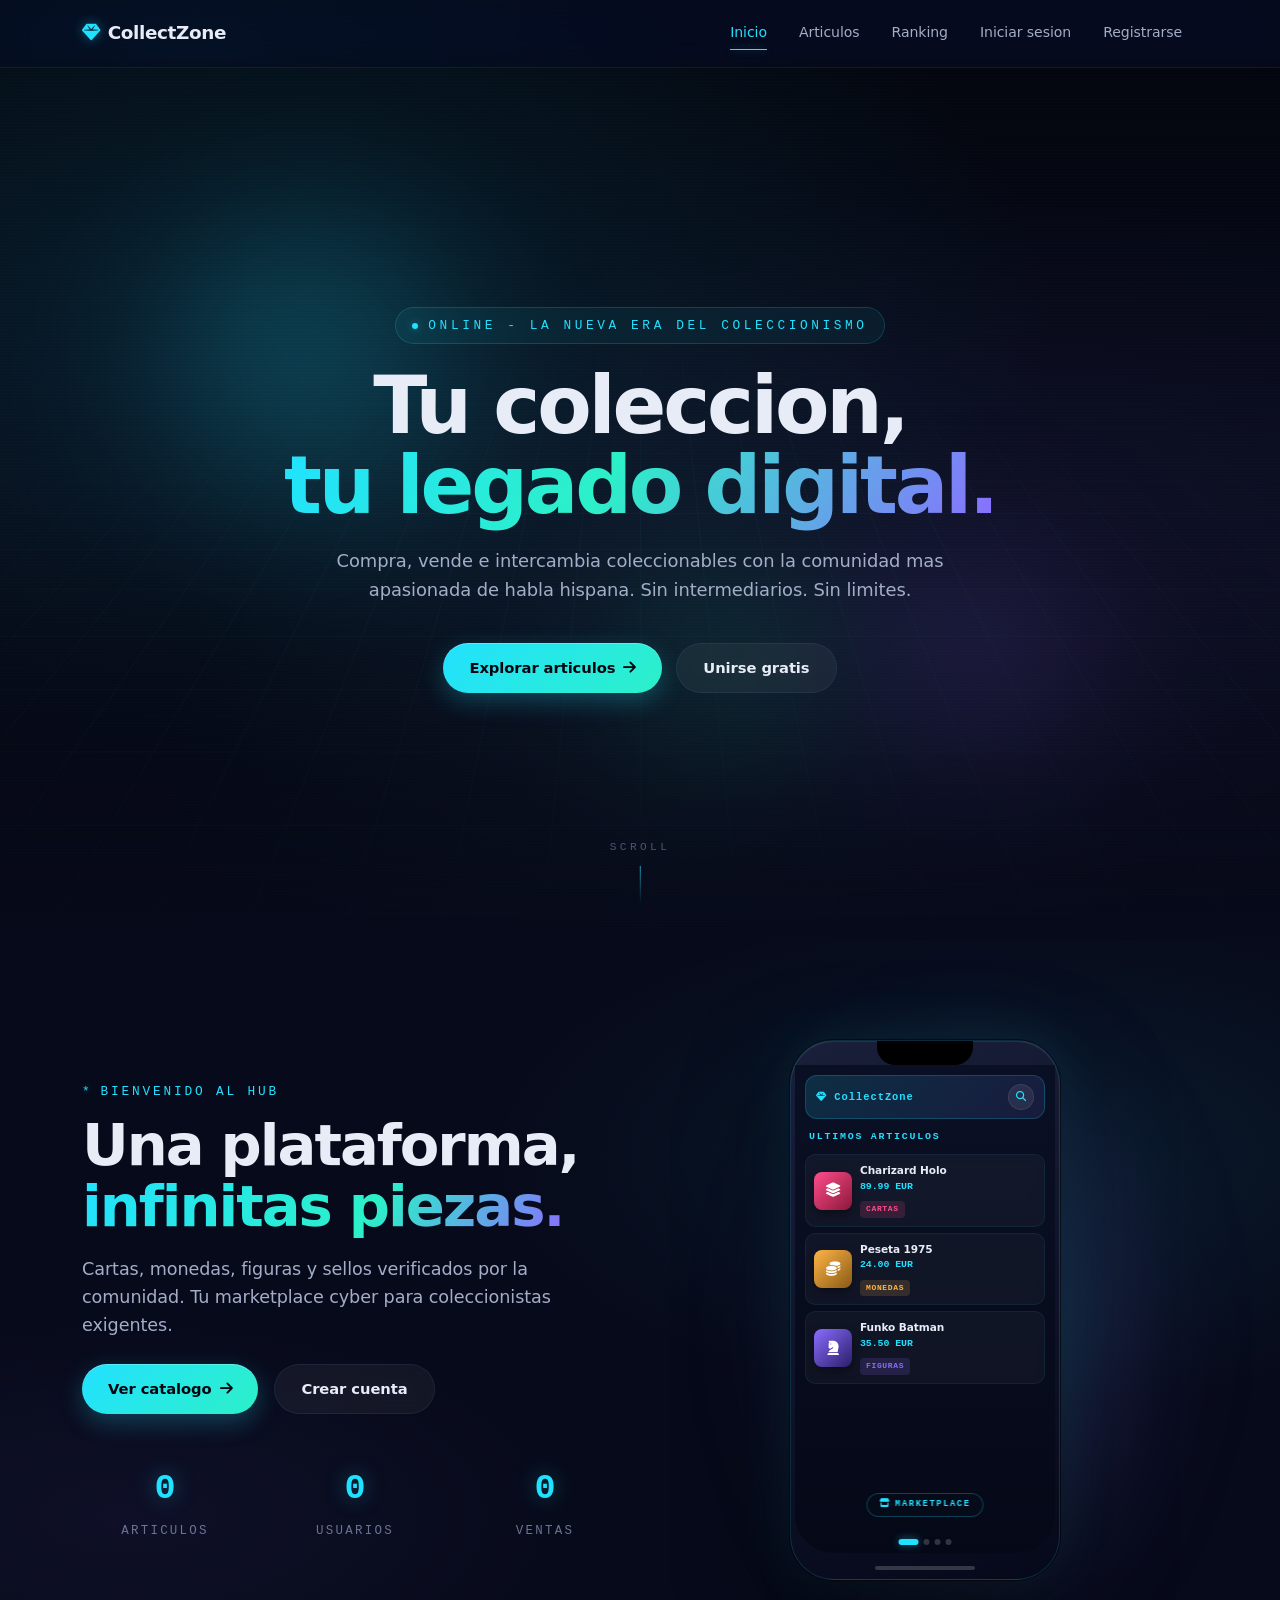
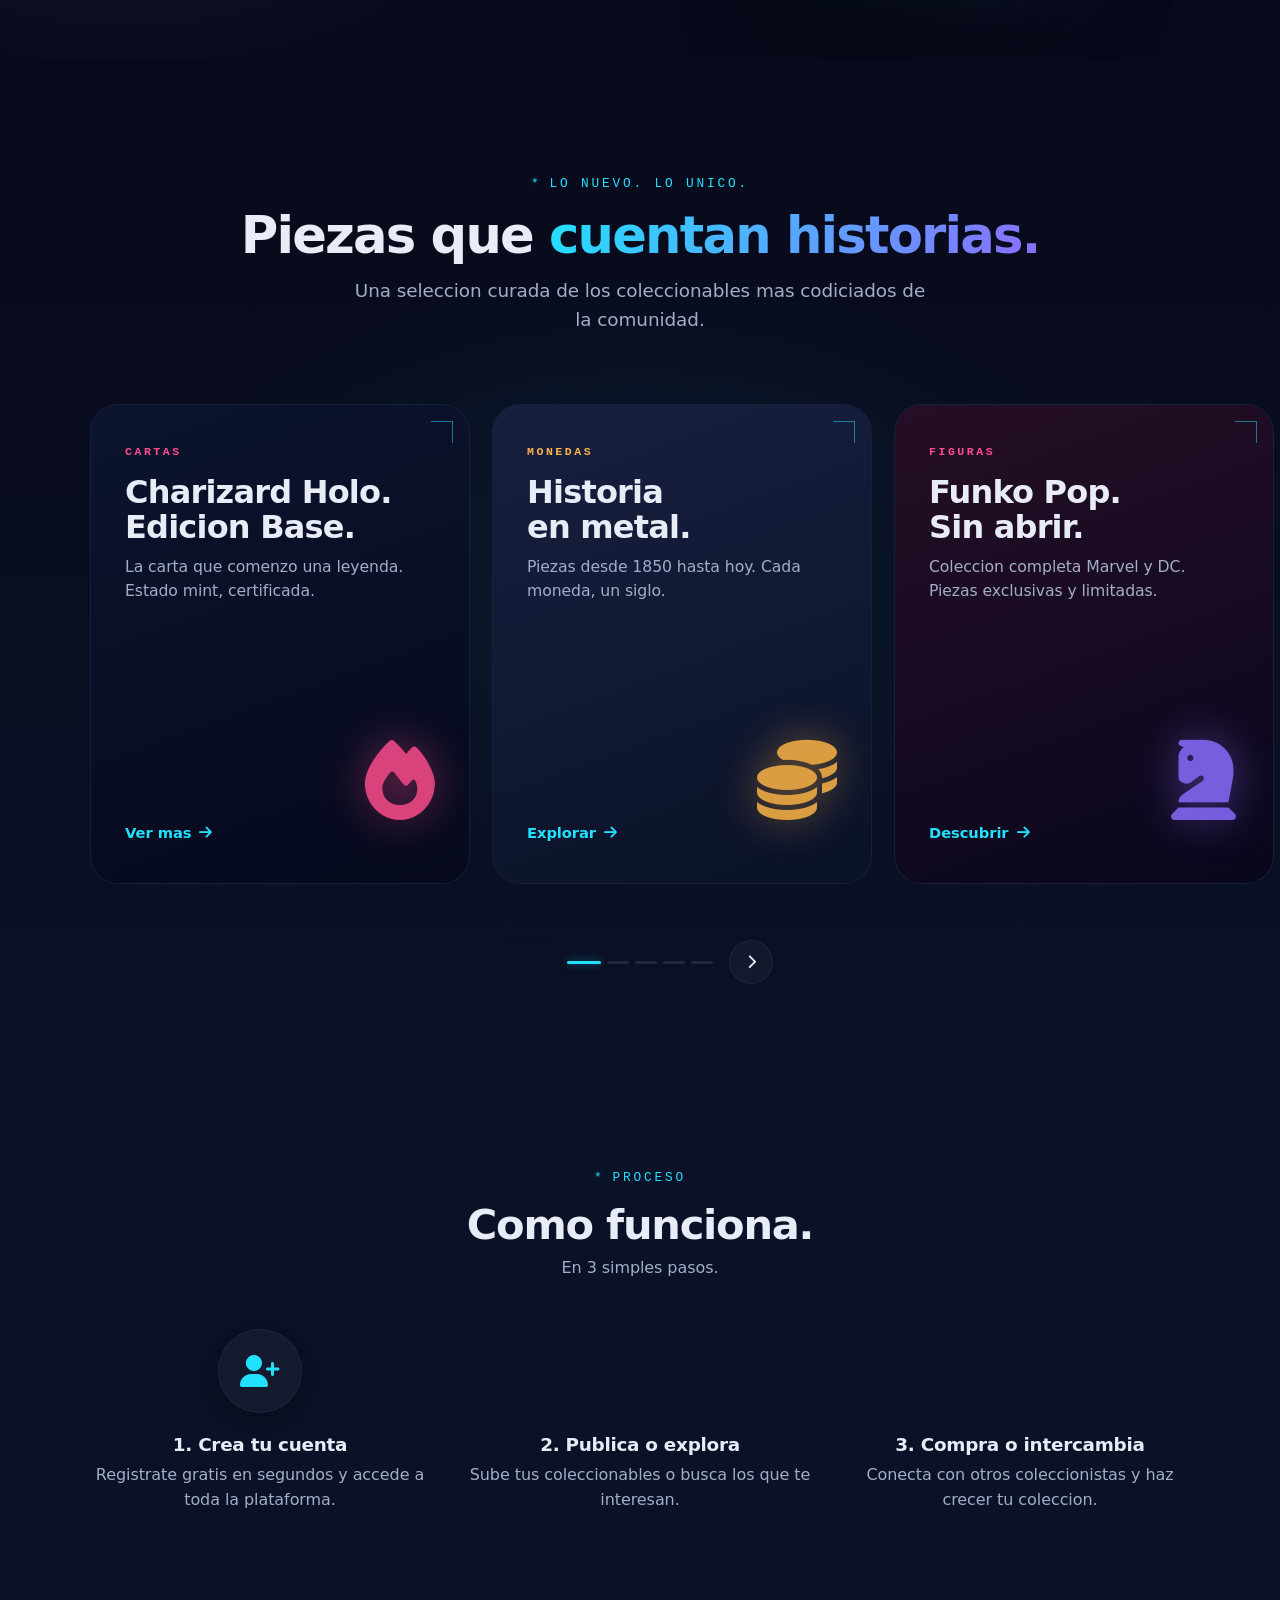
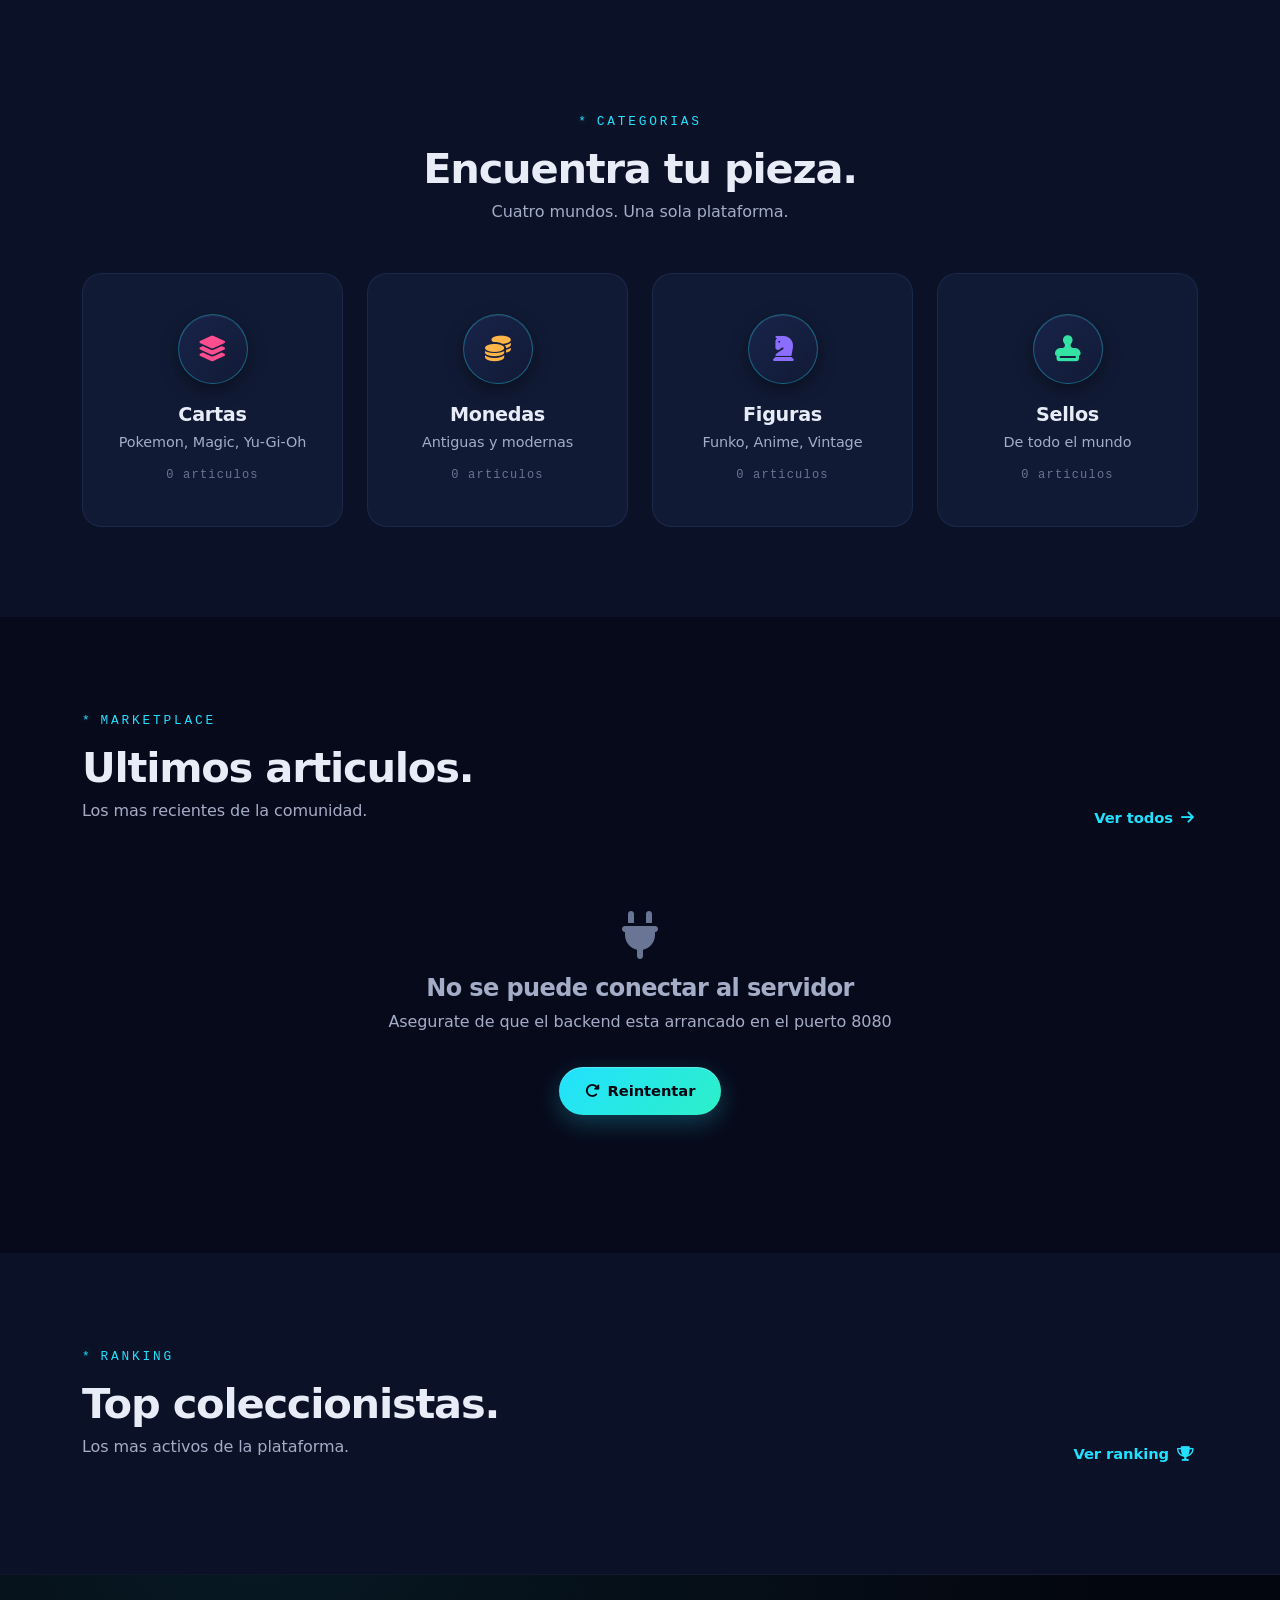
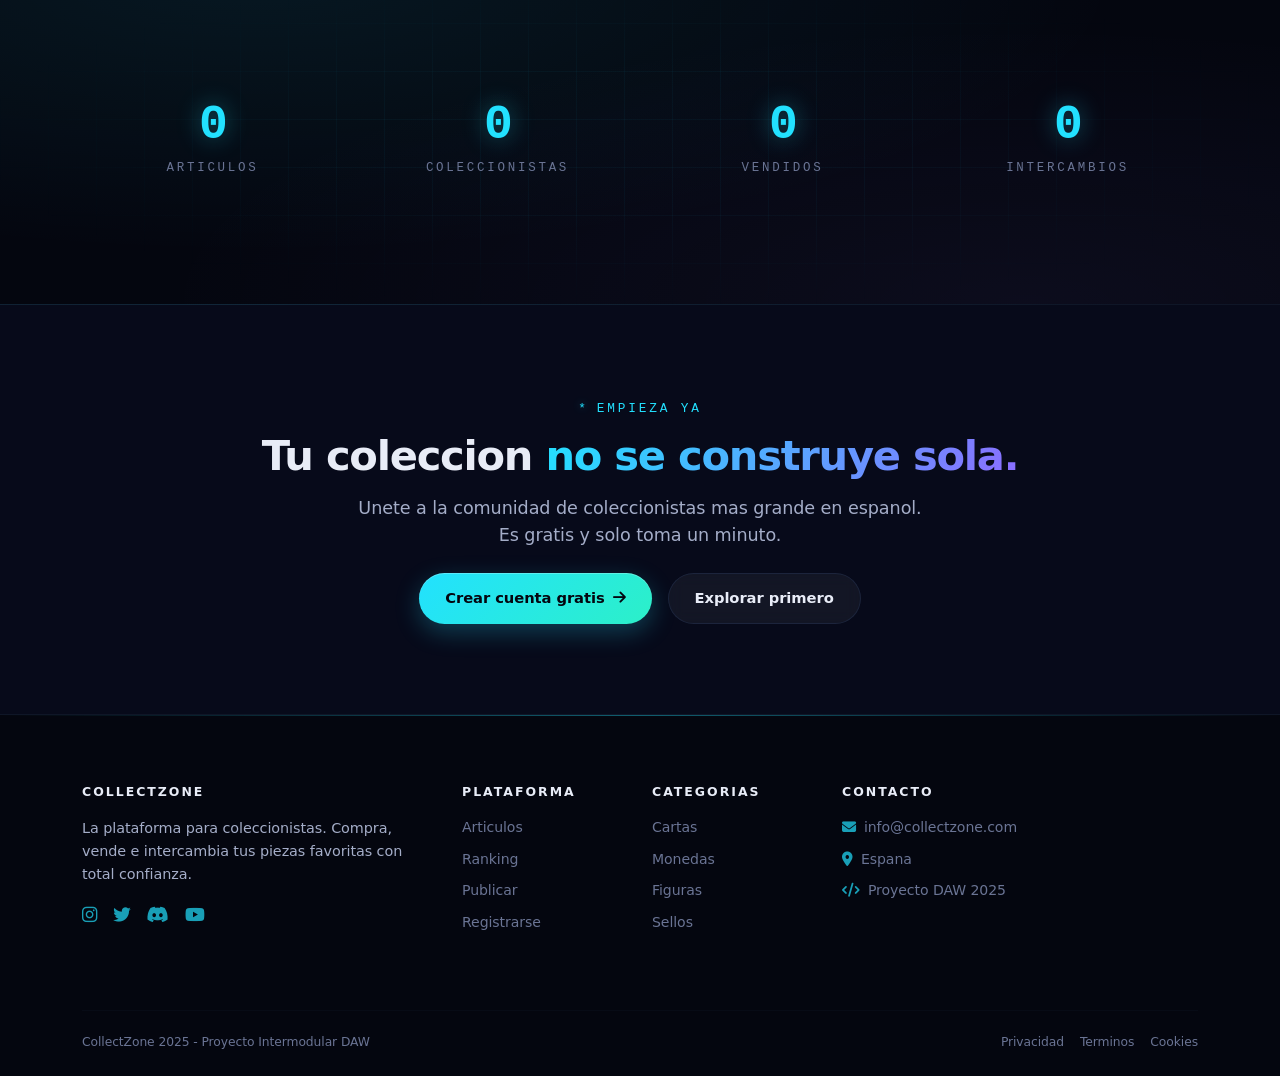
==== commit d665130f: "fix placeholder images" ====
--- a/collectzone-frontend/index.html
+++ b/collectzone-frontend/index.html
@@ -1,4 +1,4 @@
-<!DOCTYPE html>
+﻿<!DOCTYPE html>
 <html lang="es">
 <head>
     <meta charset="UTF-8">
@@ -678,4 +678,5 @@
     })();
     </script>
 </body>
-</html>+</html>
+
